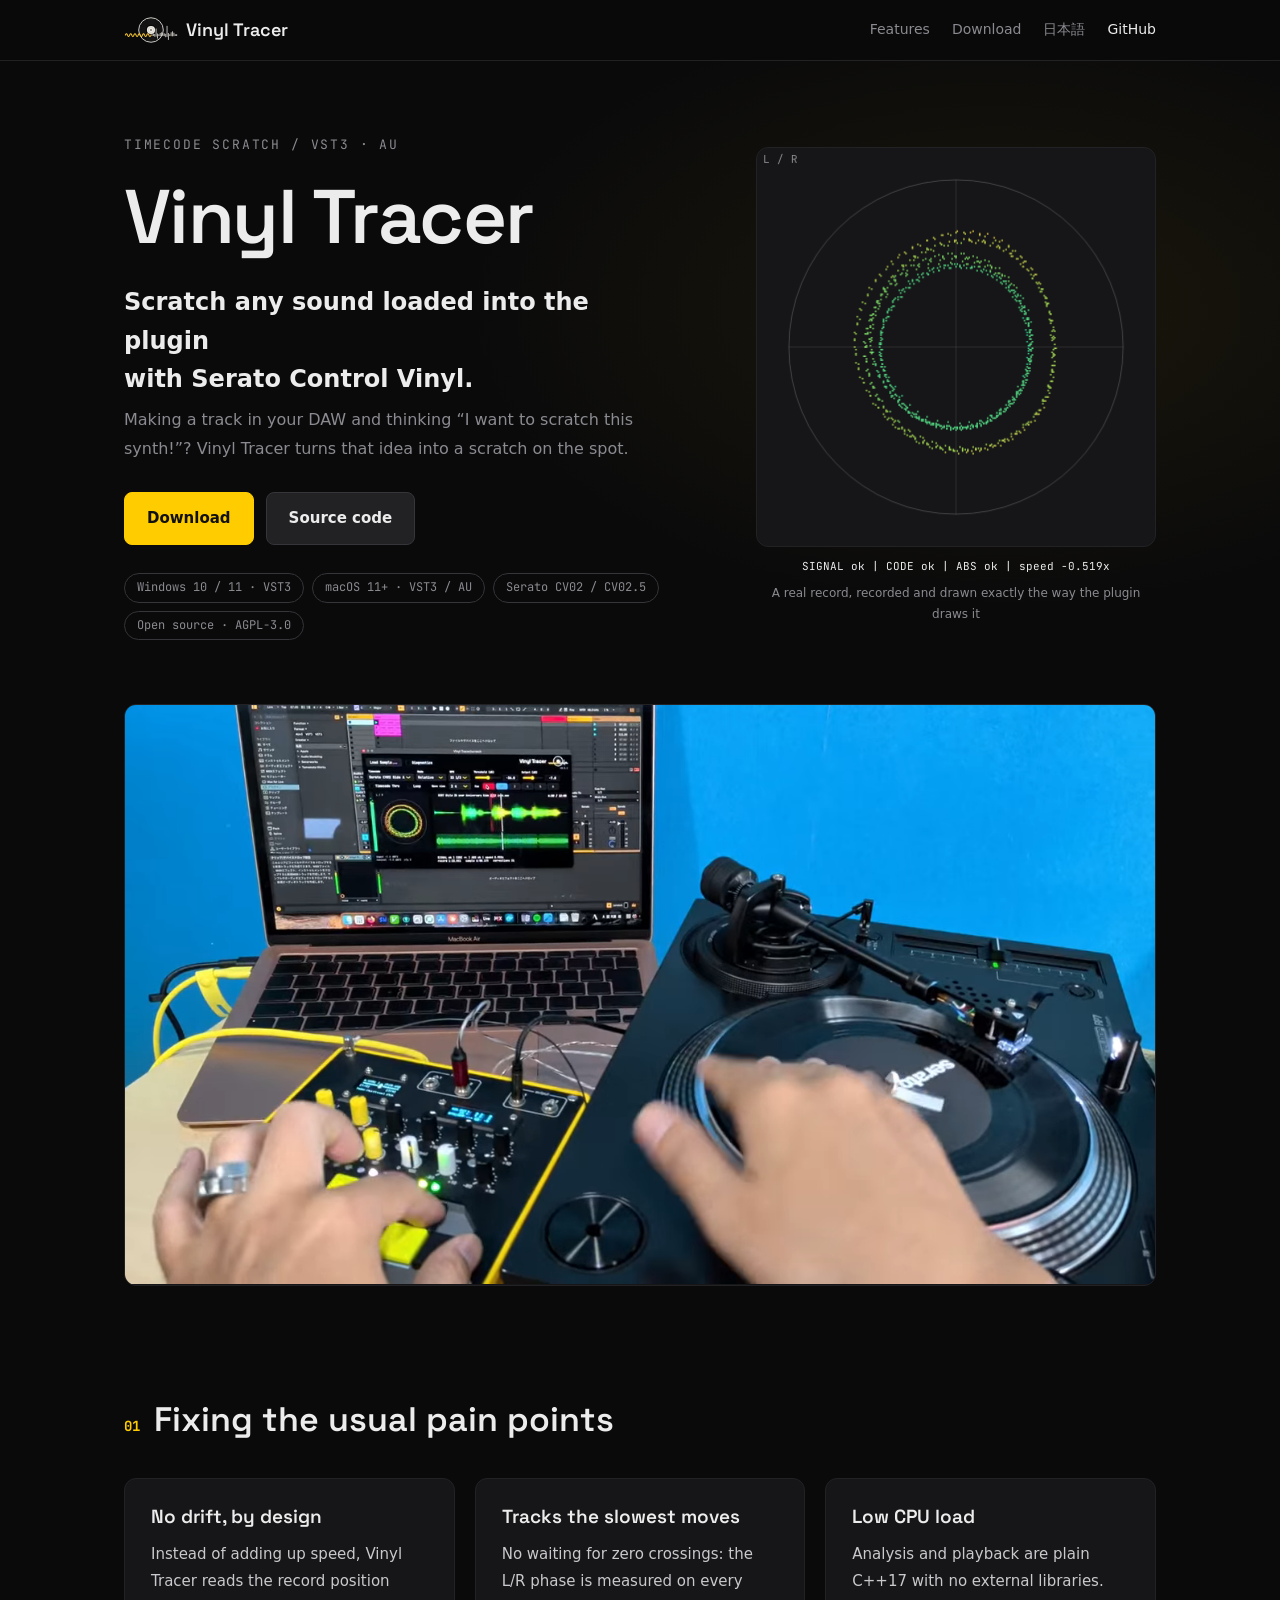
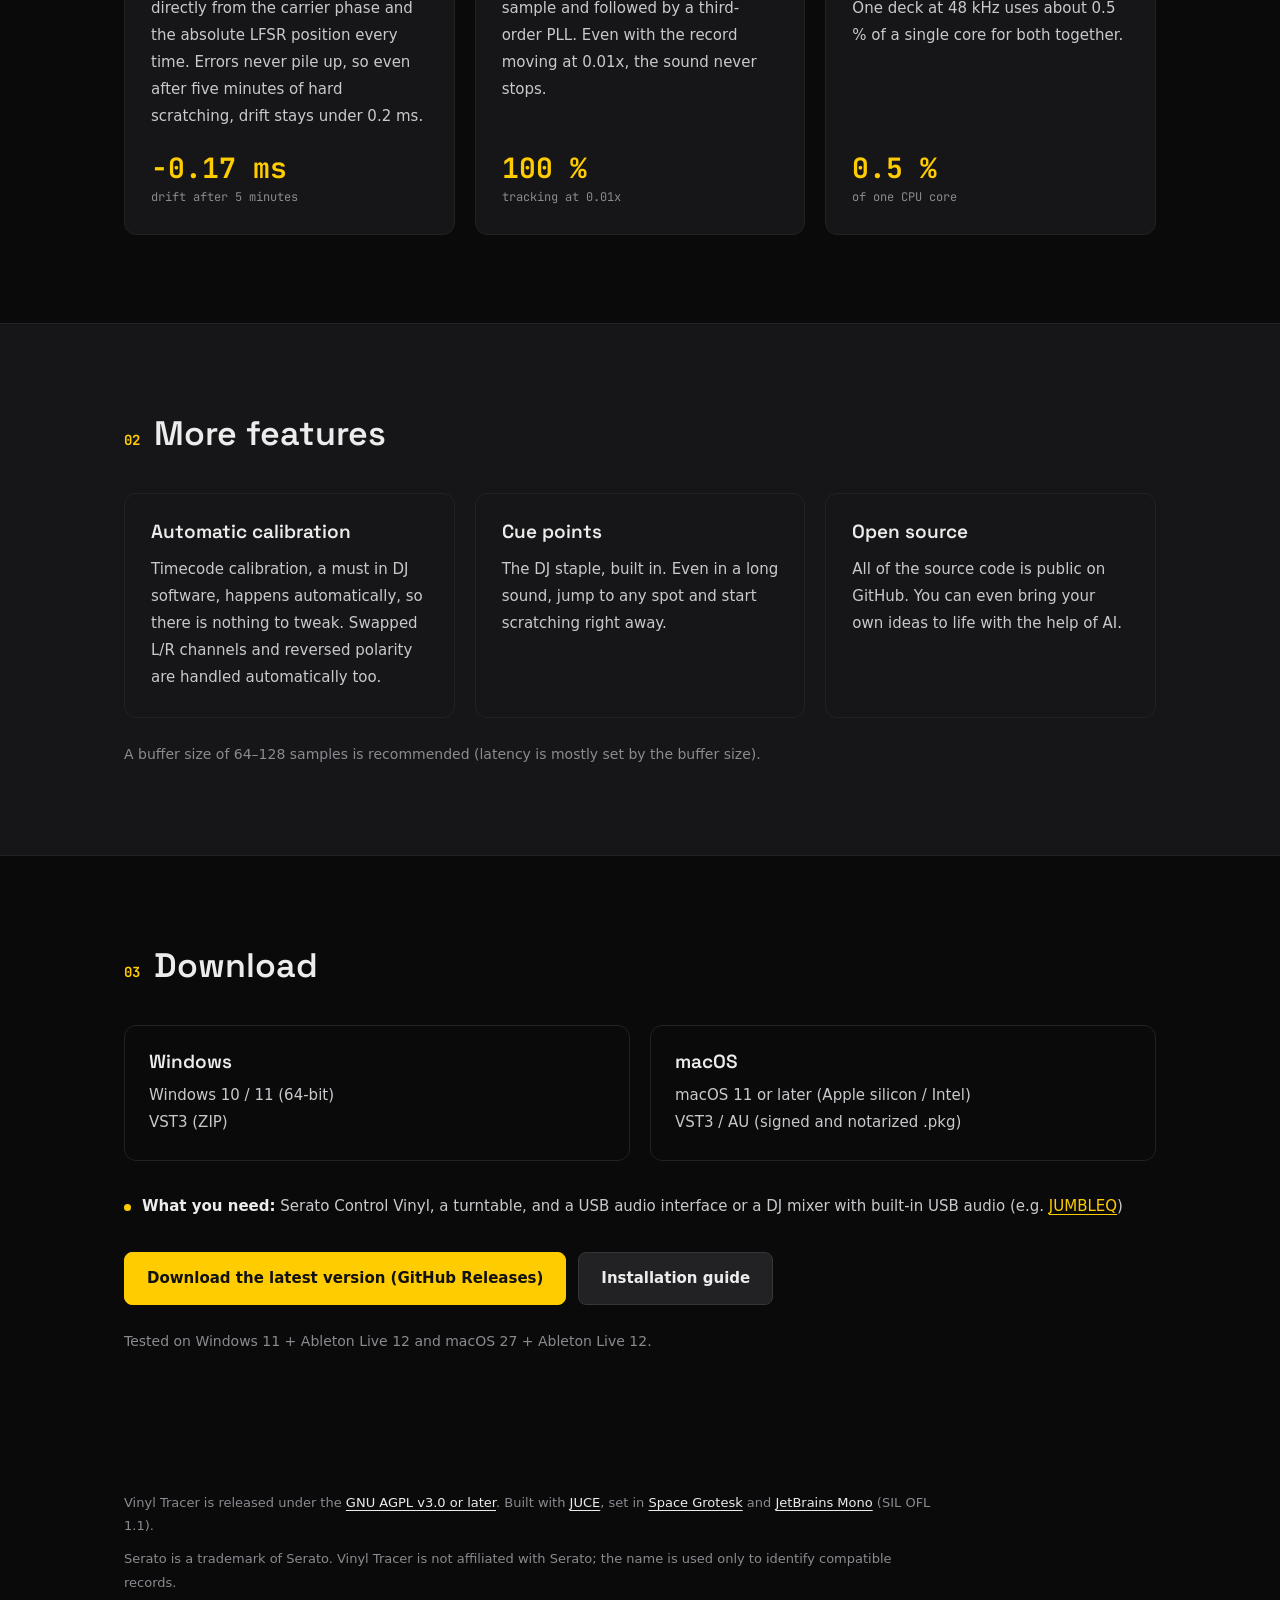
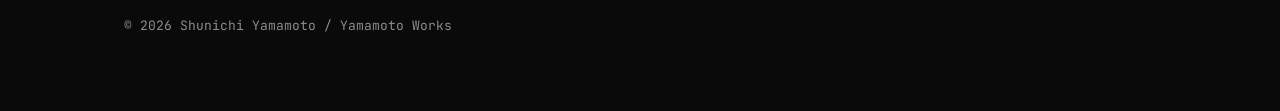
==== site/index.html @ 1281f33e "紹介サイトのスクショを演奏動画のループに差し替える - 音なし・自動再生・ループの動画（WebM / MP4）とポスター画像を追加 - 動きを減らす設定では、動画を再生せず静止画を表示する  Co-A" ====
<!doctype html>
<html lang="en">
<head>
<meta charset="utf-8">
<meta name="viewport" content="width=device-width, initial-scale=1">
<title>Vinyl Tracer</title>
<meta name="description" content="A VST3 / AU plugin for scratching any sound loaded into it with Serato Control Vinyl (CV02 / CV02.5).">
<meta property="og:title" content="Vinyl Tracer">
<meta property="og:description" content="Scratch any sound loaded into the plugin with Serato Control Vinyl. VST3 / AU for Windows and macOS.">
<meta property="og:type" content="website">
<meta name="theme-color" content="#0a0a0b">
<link rel="icon" href="assets/vinyl-tracer-favicon.svg" type="image/svg+xml">
<link rel="alternate" hreflang="ja" href="https://vinyl-tracer.jumbleq.io/ja/">
<link rel="alternate" hreflang="en" href="https://vinyl-tracer.jumbleq.io/">
<link rel="alternate" hreflang="x-default" href="https://vinyl-tracer.jumbleq.io/">
<link rel="stylesheet" href="style.css">
</head>
<body>

<header class="nav">
  <div class="wrap nav-inner">
    <a class="brand" href="#top"><img src="assets/vinyl-tracer-mark-dark.svg" alt="" width="54" height="34">Vinyl Tracer</a>
    <nav>
      <a href="#features">Features</a>
      <a href="#download">Download</a>
      <a href="ja/" class="lang" lang="ja" hreflang="ja">日本語</a>
      <a href="https://github.com/yamamo2shun1/vinyl-tracer" class="gh">GitHub</a>
    </nav>
  </div>
</header>

<main id="top">

<section class="hero">
  <div class="wrap hero-inner">
    <div class="hero-text">
      <p class="eyebrow">TIMECODE SCRATCH / VST3 · AU</p>
      <h1>Vinyl Tracer</h1>
      <p class="lead">Scratch any sound loaded into the plugin<br class="sp-hide"> with Serato Control Vinyl.</p>
      <p class="sub">Making a track in your DAW and thinking “I want to scratch this synth!”? Vinyl Tracer turns that idea into a scratch on the spot.</p>
      <div class="cta">
        <a class="btn primary" href="https://github.com/yamamo2shun1/vinyl-tracer/releases/latest">Download</a>
        <a class="btn" href="https://github.com/yamamo2shun1/vinyl-tracer">Source code</a>
      </div>
      <ul class="tags">
        <li>Windows 10 / 11 · VST3</li>
        <li>macOS 11+ · VST3 / AU</li>
        <li>Serato CV02 / CV02.5</li>
        <li>Open source · AGPL-3.0</li>
      </ul>
    </div>
    <figure class="scope">
      <canvas id="scope" width="360" height="360" aria-hidden="true"></canvas>
      <div class="scope-status" id="scope-status" aria-hidden="true">SIGNAL -- | CODE -- | ABS -- | speed 0.000x</div>
      <figcaption>A real record, recorded and drawn exactly the way the plugin draws it</figcaption>
    </figure>
  </div>
</section>

<section class="shot">
  <div class="wrap">
    <figure>
      <video id="demo" autoplay muted loop playsinline preload="auto" poster="assets/demo-poster.jpg" aria-label="Scratching with Serato Control Vinyl while Vinyl Tracer follows the record in Ableton Live.">
        <source src="assets/demo.webm" type="video/webm">
        <source src="assets/demo.mp4" type="video/mp4">
      </video>
    </figure>
  </div>
</section>

<section id="features" class="section">
  <div class="wrap">
    <h2><span class="num">01</span>Fixing the usual pain points</h2>
    <div class="cards">
      <article class="card">
        <h3>No drift, by design</h3>
        <p>Instead of adding up speed, Vinyl Tracer reads the record position directly from the carrier phase and the absolute LFSR position every time. Errors never pile up, so even after five minutes of hard scratching, drift stays under 0.2 ms.</p>
        <p class="metric"><b>−0.17 ms</b> drift after 5 minutes</p>
      </article>
      <article class="card">
        <h3>Tracks the slowest moves</h3>
        <p>No waiting for zero crossings: the L/R phase is measured on every sample and followed by a third-order PLL. Even with the record moving at 0.01x, the sound never stops.</p>
        <p class="metric"><b>100 %</b> tracking at 0.01x</p>
      </article>
      <article class="card">
        <h3>Low CPU load</h3>
        <p>Analysis and playback are plain C++17 with no external libraries. One deck at 48 kHz uses about 0.5 % of a single core for both together.</p>
        <p class="metric"><b>0.5 %</b> of one CPU core</p>
      </article>
    </div>
  </div>
</section>

<section id="more" class="section alt">
  <div class="wrap">
    <h2><span class="num">02</span>More features</h2>
    <div class="cards">
      <article class="card">
        <h3>Automatic calibration</h3>
        <p>Timecode calibration, a must in DJ software, happens automatically, so there is nothing to tweak. Swapped L/R channels and reversed polarity are handled automatically too.</p>
      </article>
      <article class="card">
        <h3>Cue points</h3>
        <p>The DJ staple, built in. Even in a long sound, jump to any spot and start scratching right away.</p>
      </article>
      <article class="card">
        <h3>Open source</h3>
        <p>All of the source code is public on GitHub. You can even bring your own ideas to life with the help of AI.</p>
      </article>
    </div>
    <p class="note">A buffer size of 64–128 samples is recommended (latency is mostly set by the buffer size).</p>
  </div>
</section>

<section id="download" class="section">
  <div class="wrap">
    <h2><span class="num">03</span>Download</h2>
    <div class="dl">
      <div class="dl-item">
        <h3>Windows</h3>
        <p>Windows 10 / 11 (64-bit)<br>VST3 (ZIP)</p>
      </div>
      <div class="dl-item">
        <h3>macOS</h3>
        <p>macOS 11 or later (Apple silicon / Intel)<br>VST3 / AU (signed and notarized .pkg)</p>
      </div>
    </div>
    <p class="req"><b>What you need:</b> Serato Control Vinyl, a turntable, and a USB audio interface or a DJ mixer with built-in USB audio (e.g. <a href="https://jumbleq.io/">JUMBLEQ</a>)</p>
    <div class="cta">
      <a class="btn primary" href="https://github.com/yamamo2shun1/vinyl-tracer/releases/latest">Download the latest version (GitHub Releases)</a>
      <a class="btn" href="https://github.com/yamamo2shun1/vinyl-tracer/blob/main/INSTALL.md">Installation guide</a>
    </div>
    <p class="note">Tested on Windows 11 + Ableton Live 12 and macOS 27 + Ableton Live 12.</p>
  </div>
</section>

</main>

<footer class="footer">
  <div class="wrap">
    <p>Vinyl Tracer is released under the <a href="https://github.com/yamamo2shun1/vinyl-tracer/blob/main/LICENSE.md">GNU AGPL v3.0 or later</a>. Built with <a href="https://juce.com/">JUCE</a>, set in <a href="https://github.com/floriankarsten/space-grotesk">Space Grotesk</a> and <a href="https://github.com/JetBrains/JetBrainsMono">JetBrains Mono</a> (SIL OFL 1.1).</p>
    <p>Serato is a trademark of Serato. Vinyl Tracer is not affiliated with Serato; the name is used only to identify compatible records.</p>
    <p class="copy">© 2026 Shunichi Yamamoto / Yamamoto Works</p>
  </div>
</footer>

<script>
  // Respect "reduce motion": keep the demo video on its poster frame.
  if (window.matchMedia("(prefers-reduced-motion: reduce)").matches) {
    const v = document.getElementById("demo");
    if (v) { v.removeAttribute("autoplay"); v.pause(); }
  }
</script>
<script src="scope.js"></script>
</body>
</html>
---- site/style.css ----
@font-face { font-family: "Space Grotesk"; src: url("assets/fonts/SpaceGrotesk-SemiBold.ttf") format("truetype"); font-weight: 600; font-display: swap; }
@font-face { font-family: "JetBrains Mono"; src: url("assets/fonts/JetBrainsMono-Regular.ttf") format("truetype"); font-weight: 400; font-display: swap; }
@font-face { font-family: "JetBrains Mono"; src: url("assets/fonts/JetBrainsMono-Bold.ttf") format("truetype"); font-weight: 700; font-display: swap; }

/* Colours follow the plugin editor (plugin/PluginEditor.cpp). */
:root {
  --bg: #0a0a0b;
  --panel: #161618;
  --raised: #222225;
  --outline: #35353a;
  --accent: #ffcc00;
  --text: #ececec;
  --dim: #8a8a90;
  --ok: #3ddc97;
  --head: "Space Grotesk", "Hiragino Sans", "Yu Gothic UI", "Noto Sans JP", sans-serif;
  --body: "Hiragino Sans", "Hiragino Kaku Gothic ProN", "Yu Gothic UI", "Meiryo", "Noto Sans JP", system-ui, sans-serif;
  --mono: "JetBrains Mono", ui-monospace, "SFMono-Regular", Consolas, monospace;
}

* { box-sizing: border-box; }
html { scroll-behavior: smooth; scroll-padding-top: 72px; }
body { margin: 0; background: var(--bg); color: var(--text); font-family: var(--body); font-size: 16px; line-height: 1.8; -webkit-font-smoothing: antialiased; }
a { color: var(--accent); text-underline-offset: 3px; }
code { font-family: var(--mono); font-size: .88em; background: var(--raised); border: 1px solid var(--outline); border-radius: 4px; padding: .05em .4em; }
h1, h2, h3 { font-family: var(--head); font-weight: 600; line-height: 1.3; margin: 0; }
img { max-width: 100%; height: auto; }

.wrap { max-width: 1080px; margin: 0 auto; padding: 0 24px; }

/* Nav */
.nav { position: sticky; top: 0; z-index: 10; background: rgba(10,10,11,.85); backdrop-filter: blur(10px); border-bottom: 1px solid var(--raised); }
.nav-inner { display: flex; align-items: center; justify-content: space-between; height: 60px; gap: 16px; }
.brand { display: flex; align-items: center; gap: 8px; color: var(--text); text-decoration: none; font-family: var(--head); font-weight: 600; font-size: 18px; white-space: nowrap; }
.brand img { display: block; }
.nav nav { display: flex; gap: 22px; font-size: 14px; }
.nav nav a { color: var(--dim); text-decoration: none; }
.nav nav a:hover { color: var(--text); }
.nav nav a.gh { color: var(--text); }

/* Hero */
.hero { padding: 72px 0 40px; background: radial-gradient(ellipse 60% 70% at 78% 40%, rgba(255,204,0,.07), transparent 70%); }
.hero-inner { display: grid; grid-template-columns: 1.2fr 1fr; gap: 48px; align-items: center; }
.eyebrow { font-family: var(--mono); font-size: 13px; letter-spacing: .14em; color: var(--dim); margin: 0 0 12px; }
.hero h1 { font-size: clamp(44px, 7vw, 76px); letter-spacing: -.02em; }
.lead { font-size: clamp(19px, 2.4vw, 24px); font-weight: 700; margin: 16px 0 8px; line-height: 1.6; }
.sub { color: var(--dim); margin: 0 0 28px; }
.cta { display: flex; flex-wrap: wrap; gap: 12px; }
.btn { display: inline-block; padding: 12px 22px; border-radius: 8px; border: 1px solid var(--outline); background: var(--raised); color: var(--text); text-decoration: none; font-weight: 700; font-size: 15px; transition: border-color .15s, transform .15s; }
.btn:hover { border-color: var(--dim); transform: translateY(-1px); }
.btn.primary { background: var(--accent); border-color: var(--accent); color: #111; }
.btn.primary:hover { border-color: #fff; }
.tags { list-style: none; display: flex; flex-wrap: wrap; gap: 8px; padding: 0; margin: 28px 0 0; }
.tags li { font-family: var(--mono); font-size: 12px; color: var(--dim); border: 1px solid var(--outline); border-radius: 999px; padding: 3px 12px; }

.scope { margin: 0; max-width: 400px; justify-self: end; width: 100%; }
.scope canvas { display: block; width: 100%; aspect-ratio: 1; background: var(--panel); border: 1px solid var(--raised); border-radius: 12px; }
.scope-status { font-family: var(--mono); font-size: 11px; color: var(--text); padding-top: 10px; text-align: center; white-space: pre; font-variant-numeric: tabular-nums; }
.scope figcaption { font-size: 12px; color: var(--dim); text-align: center; margin-top: 6px; }

/* Screenshot */
.shot { padding: 24px 0 24px; }
.shot figure { margin: 0; border: 1px solid var(--raised); border-radius: 12px; overflow: hidden; background: var(--panel); }
.shot img, .shot video { display: block; width: 100%; height: auto; aspect-ratio: 16 / 9; }

/* Sections */
.section { padding: 88px 0; }
.section.alt { background: var(--panel); border-top: 1px solid var(--raised); border-bottom: 1px solid var(--raised); }
.section h2 { font-size: clamp(24px, 3.2vw, 34px); margin-bottom: 36px; display: flex; gap: 14px; align-items: baseline; }
.num { font-family: var(--mono); font-size: 14px; color: var(--accent); font-weight: 700; flex: none; }
.note { color: var(--dim); font-size: 14px; margin: 24px 0 0; }

.cards { display: grid; grid-template-columns: repeat(3, 1fr); gap: 20px; }
.card { background: var(--panel); border: 1px solid var(--raised); border-radius: 12px; padding: 26px; display: flex; flex-direction: column; }
.card h3 { font-size: 19px; margin-bottom: 12px; }
.card p { margin: 0; color: #c9c9cd; font-size: 15px; }
.card .metric { margin-top: auto; padding-top: 20px; font-family: var(--mono); font-size: 12px; color: var(--dim); }
.metric b { display: block; font-size: 28px; color: var(--accent); font-weight: 700; line-height: 1.3; }




.dl { display: grid; grid-template-columns: repeat(2, 1fr); gap: 20px; margin-bottom: 32px; }
.dl-item { background: var(--bg); border: 1px solid var(--raised); border-radius: 12px; padding: 24px; }
.dl-item h3 { font-size: 19px; margin-bottom: 8px; }
.dl-item p { margin: 0; color: #c9c9cd; font-size: 15px; }
.req { position: relative; padding-left: 18px; margin: 0 0 32px; color: #c9c9cd; font-size: 15px; }
.req::before { content: ""; position: absolute; left: 0; top: .72em; width: 7px; height: 7px; border-radius: 50%; background: var(--accent); }
.req b { color: var(--text); }

.footer { padding: 48px 0 64px; color: var(--dim); font-size: 13px; }
.footer p { margin: 0 0 10px; max-width: 820px; }
.footer a { color: var(--text); }
.copy { font-family: var(--mono); margin-top: 20px !important; }

@media (max-width: 900px) {
  .hero-inner { grid-template-columns: 1fr; }
  .scope { justify-self: center; max-width: 340px; }
  .cards, .dl { grid-template-columns: 1fr; }
}
@media (max-width: 640px) {
  .wrap { padding: 0 16px; }
  .nav nav a:not(.gh):not(.lang) { display: none; }
  .hero { padding: 48px 0 24px; }
  .section { padding: 64px 0; }
  .sp-hide { display: none; }
}
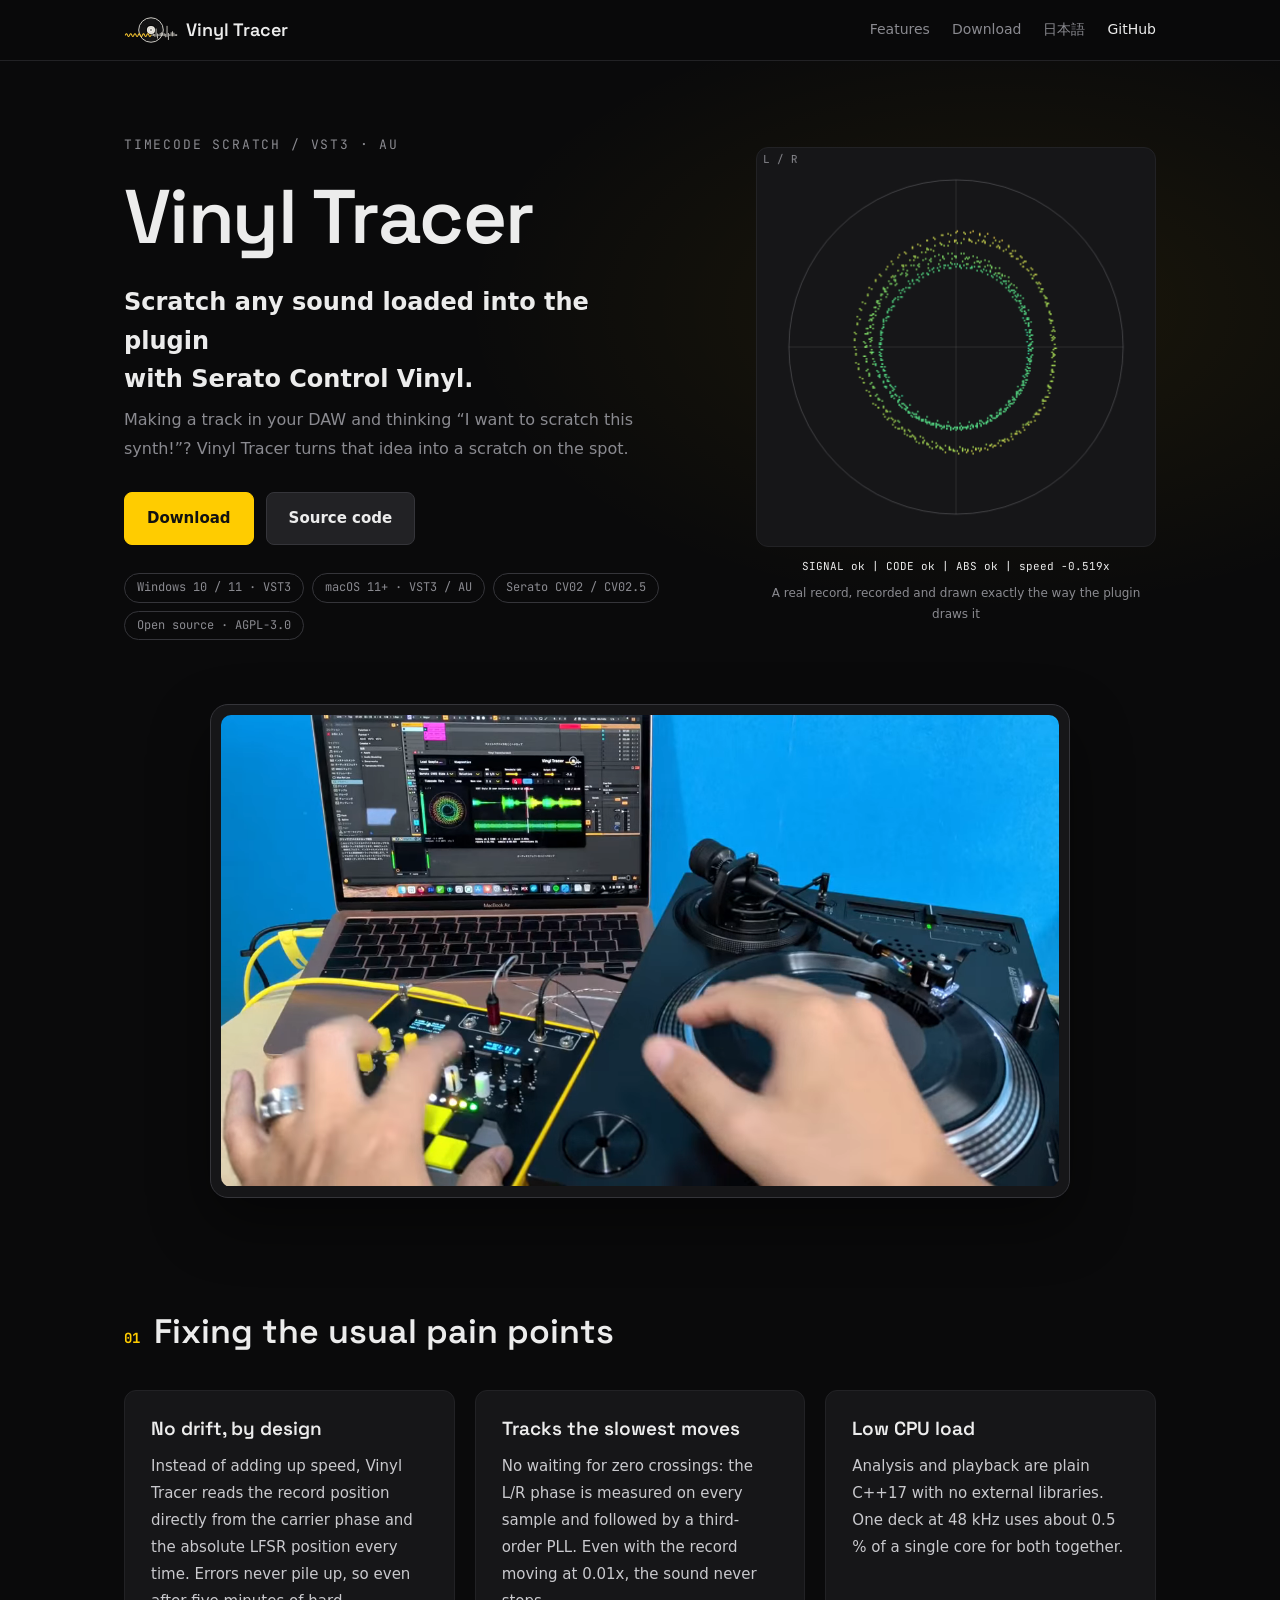
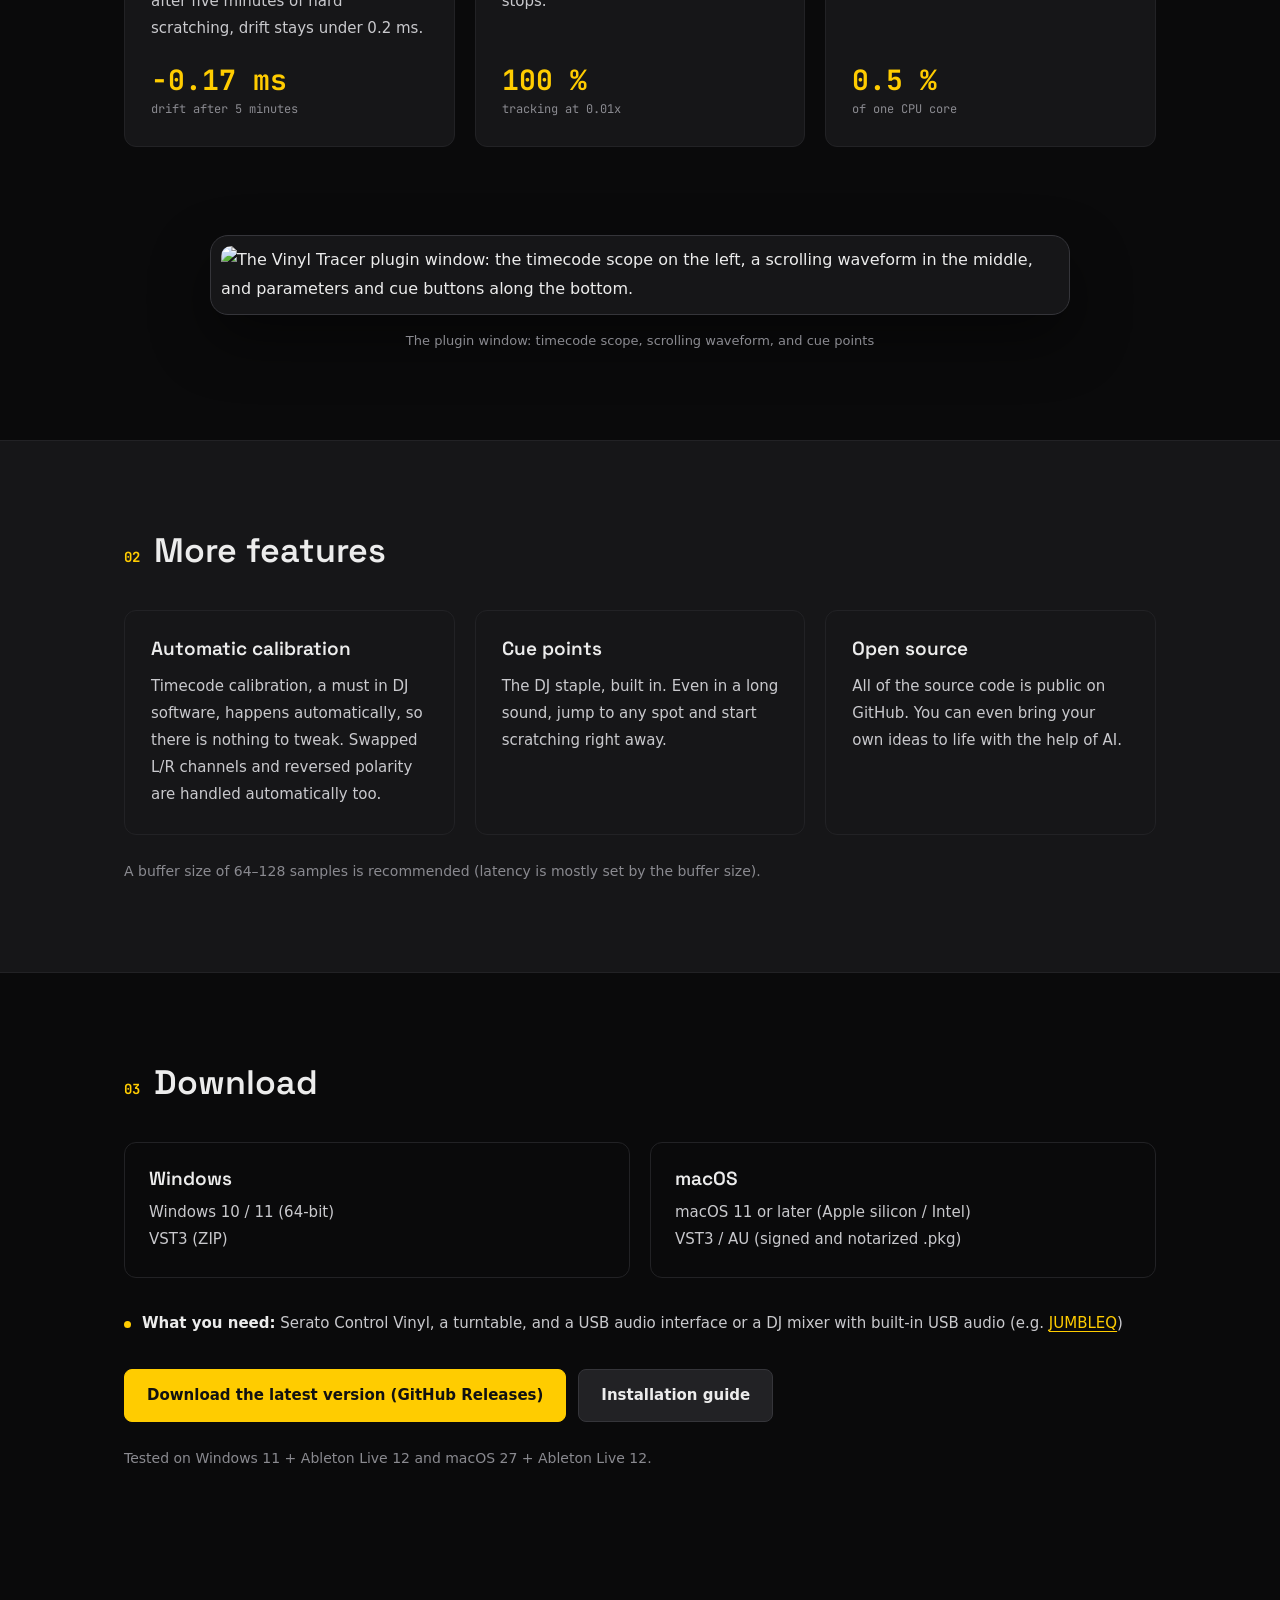
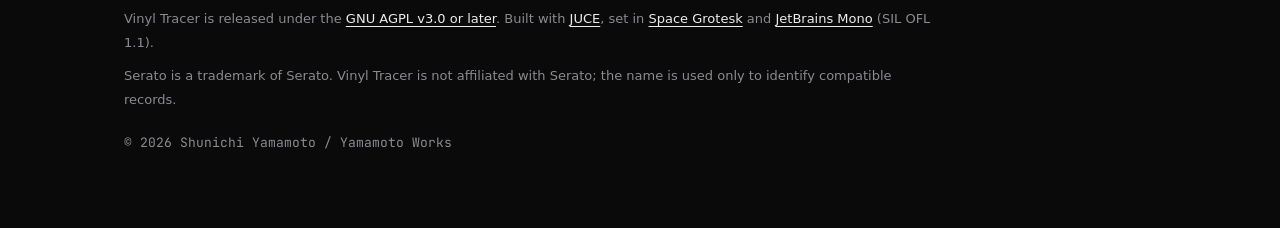
==== commit 90e4061a: "紹介サイトの 01 と 02 の間にプラグイン画面のスクショを追加する Co-Authored-By: Claude Opus 5.5 <noreply@anthropic.com>" ====
--- a/site/index.html
+++ b/site/index.html
@@ -91,6 +91,15 @@
   </div>
 </section>
 
+<section class="shot ui-shot">
+  <div class="wrap">
+    <figure>
+      <img src="https://github.com/user-attachments/assets/64bdb228-0261-4450-9cb5-51c13218a4b4" alt="The Vinyl Tracer plugin window: the timecode scope on the left, a scrolling waveform in the middle, and parameters and cue buttons along the bottom." loading="lazy">
+    </figure>
+    <p class="shot-caption">The plugin window: timecode scope, scrolling waveform, and cue points</p>
+  </div>
+</section>
+
 <section id="more" class="section alt">
   <div class="wrap">
     <h2><span class="num">02</span>More features</h2>
--- a/site/style.css
+++ b/site/style.css
@@ -59,8 +59,11 @@
 
 /* Screenshot */
 .shot { padding: 24px 0 24px; }
-.shot figure { margin: 0; border: 1px solid var(--raised); border-radius: 12px; overflow: hidden; background: var(--panel); }
-.shot img, .shot video { display: block; width: 100%; height: auto; aspect-ratio: 16 / 9; }
+.shot figure { max-width: 860px; margin: 0 auto; padding: 10px; border: 1px solid var(--outline); border-radius: 18px; background: var(--panel); box-shadow: 0 24px 60px rgba(0, 0, 0, .45); }
+.shot img, .shot video { display: block; width: 100%; height: auto; aspect-ratio: 16 / 9; border-radius: 10px; }
+.shot.ui-shot { padding: 0 0 88px; }
+.ui-shot img { aspect-ratio: auto; }
+.shot-caption { font-size: 13px; color: var(--dim); text-align: center; margin: 14px 0 0; }
 
 /* Sections */
 .section { padding: 88px 0; }
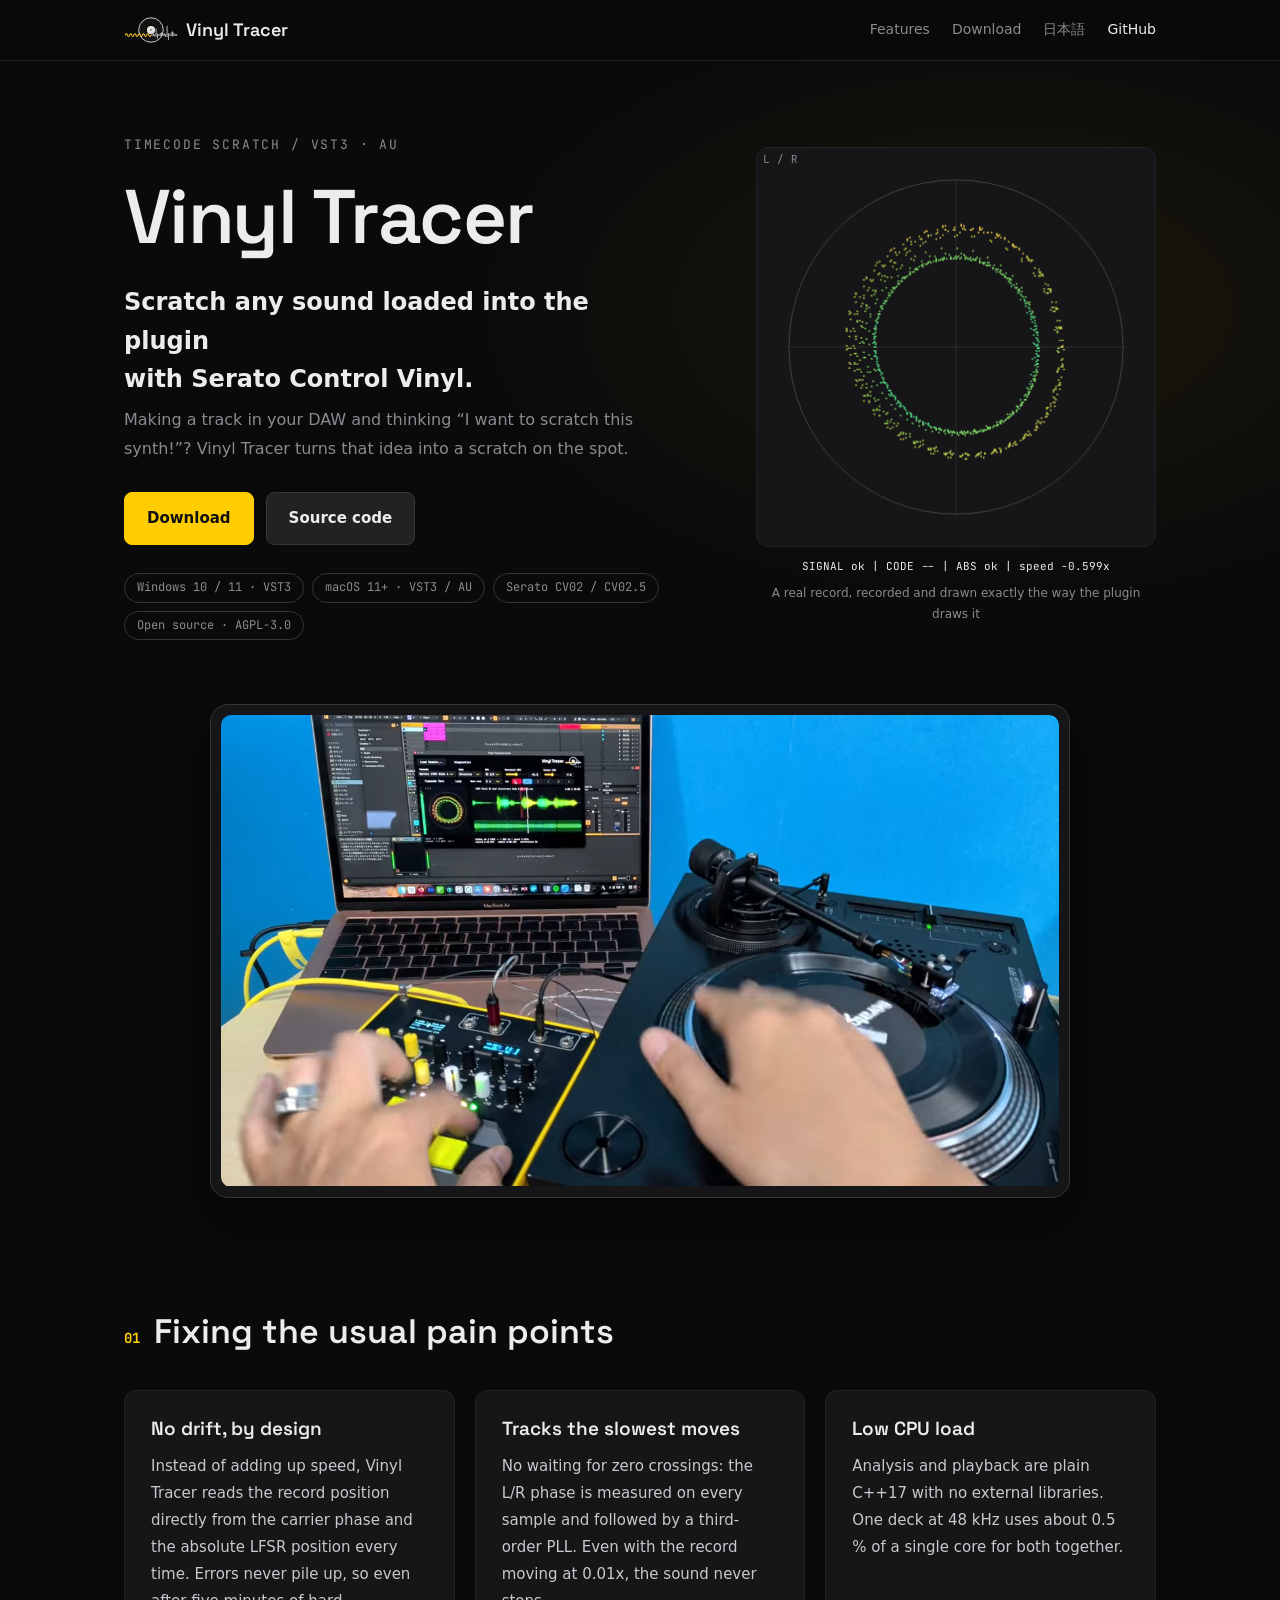
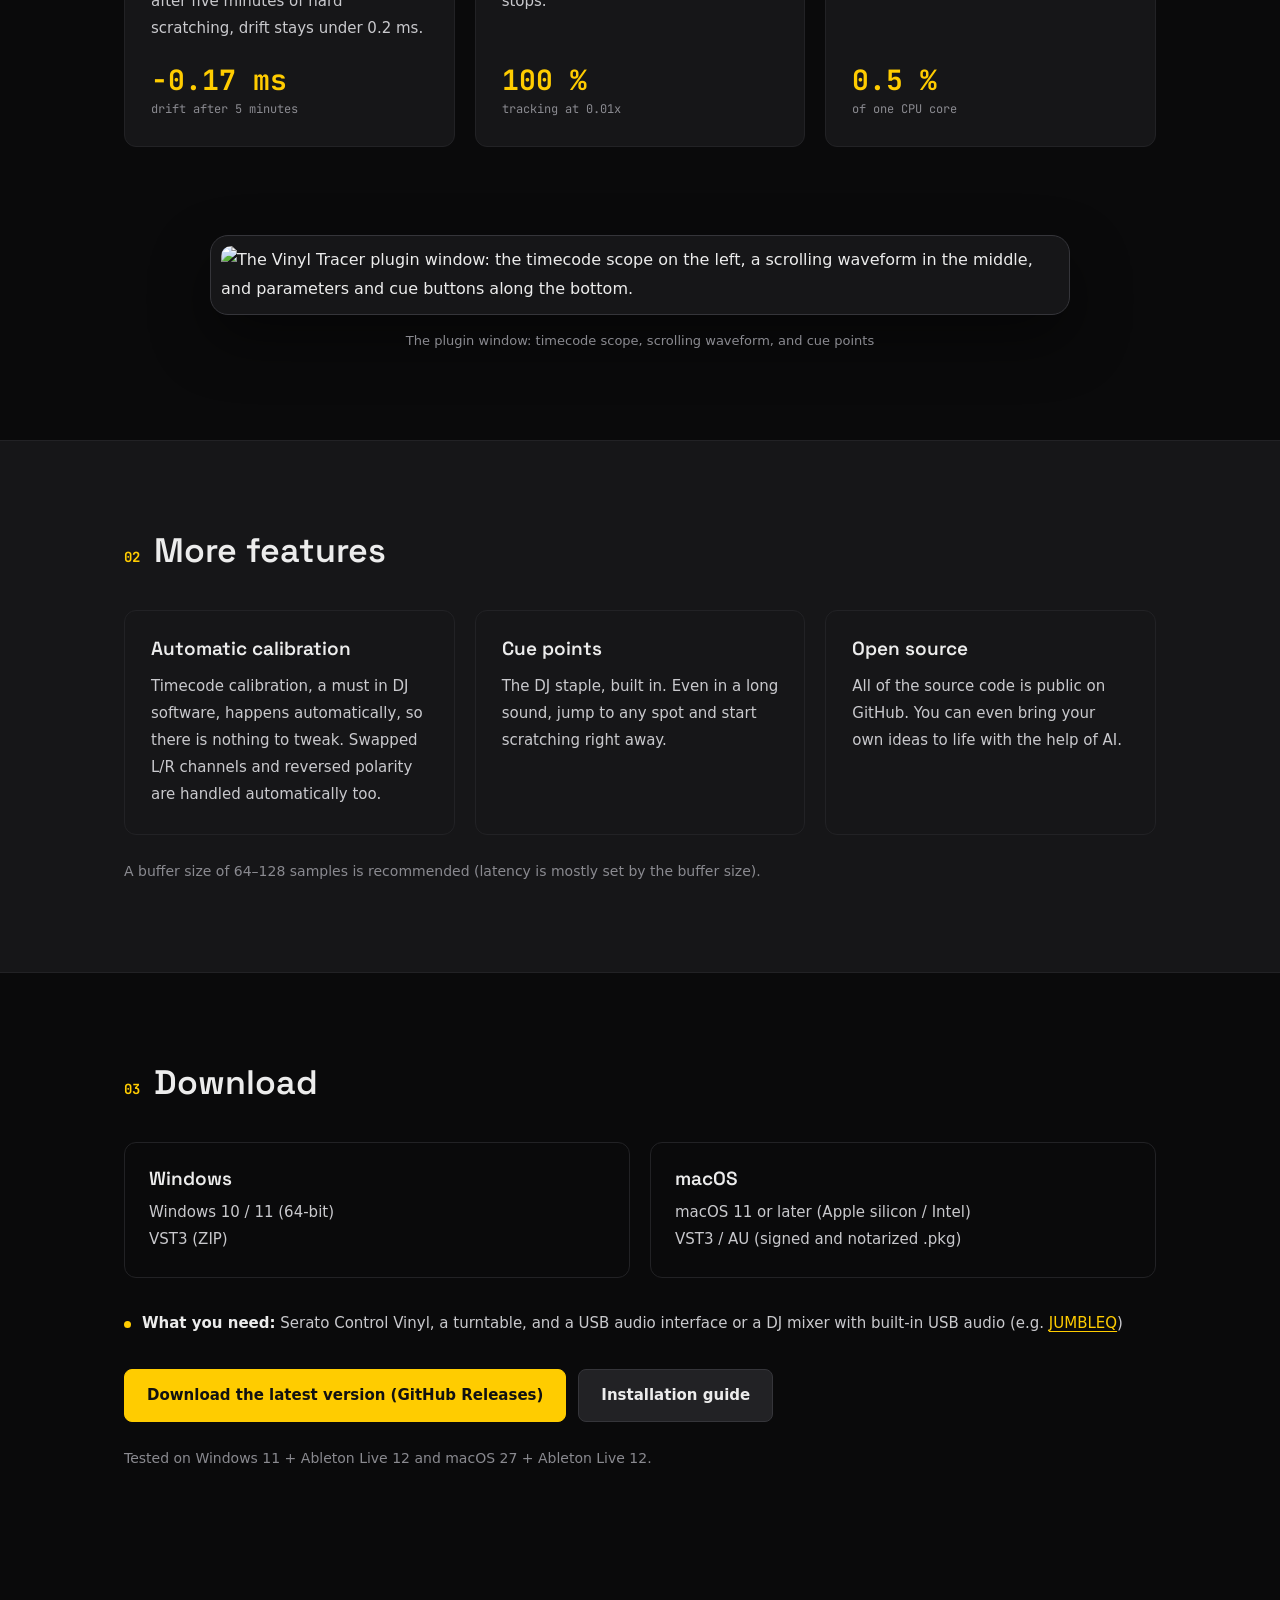
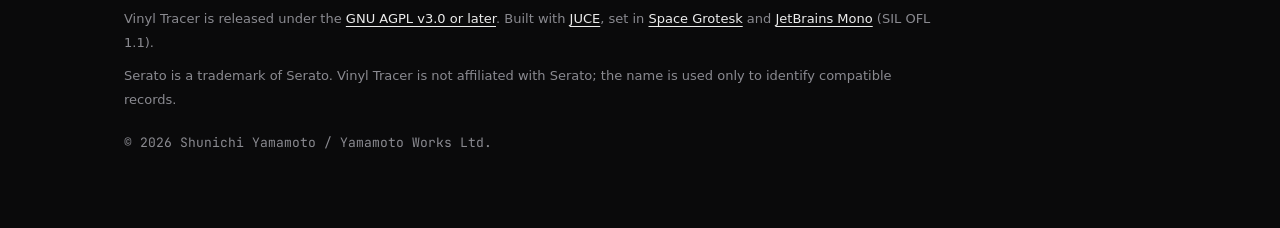
==== commit e5515e0a: "紹介サイトのフッターの社名を Yamamoto Works Ltd. にする Co-Authored-By: Claude Opus 5.5 <noreply@anthropic.com>" ====
--- a/site/index.html
+++ b/site/index.html
@@ -149,7 +149,7 @@
   <div class="wrap">
     <p>Vinyl Tracer is released under the <a href="https://github.com/yamamo2shun1/vinyl-tracer/blob/main/LICENSE.md">GNU AGPL v3.0 or later</a>. Built with <a href="https://juce.com/">JUCE</a>, set in <a href="https://github.com/floriankarsten/space-grotesk">Space Grotesk</a> and <a href="https://github.com/JetBrains/JetBrainsMono">JetBrains Mono</a> (SIL OFL 1.1).</p>
     <p>Serato is a trademark of Serato. Vinyl Tracer is not affiliated with Serato; the name is used only to identify compatible records.</p>
-    <p class="copy">© 2026 Shunichi Yamamoto / Yamamoto Works</p>
+    <p class="copy">© 2026 Shunichi Yamamoto / Yamamoto Works Ltd.</p>
   </div>
 </footer>
 
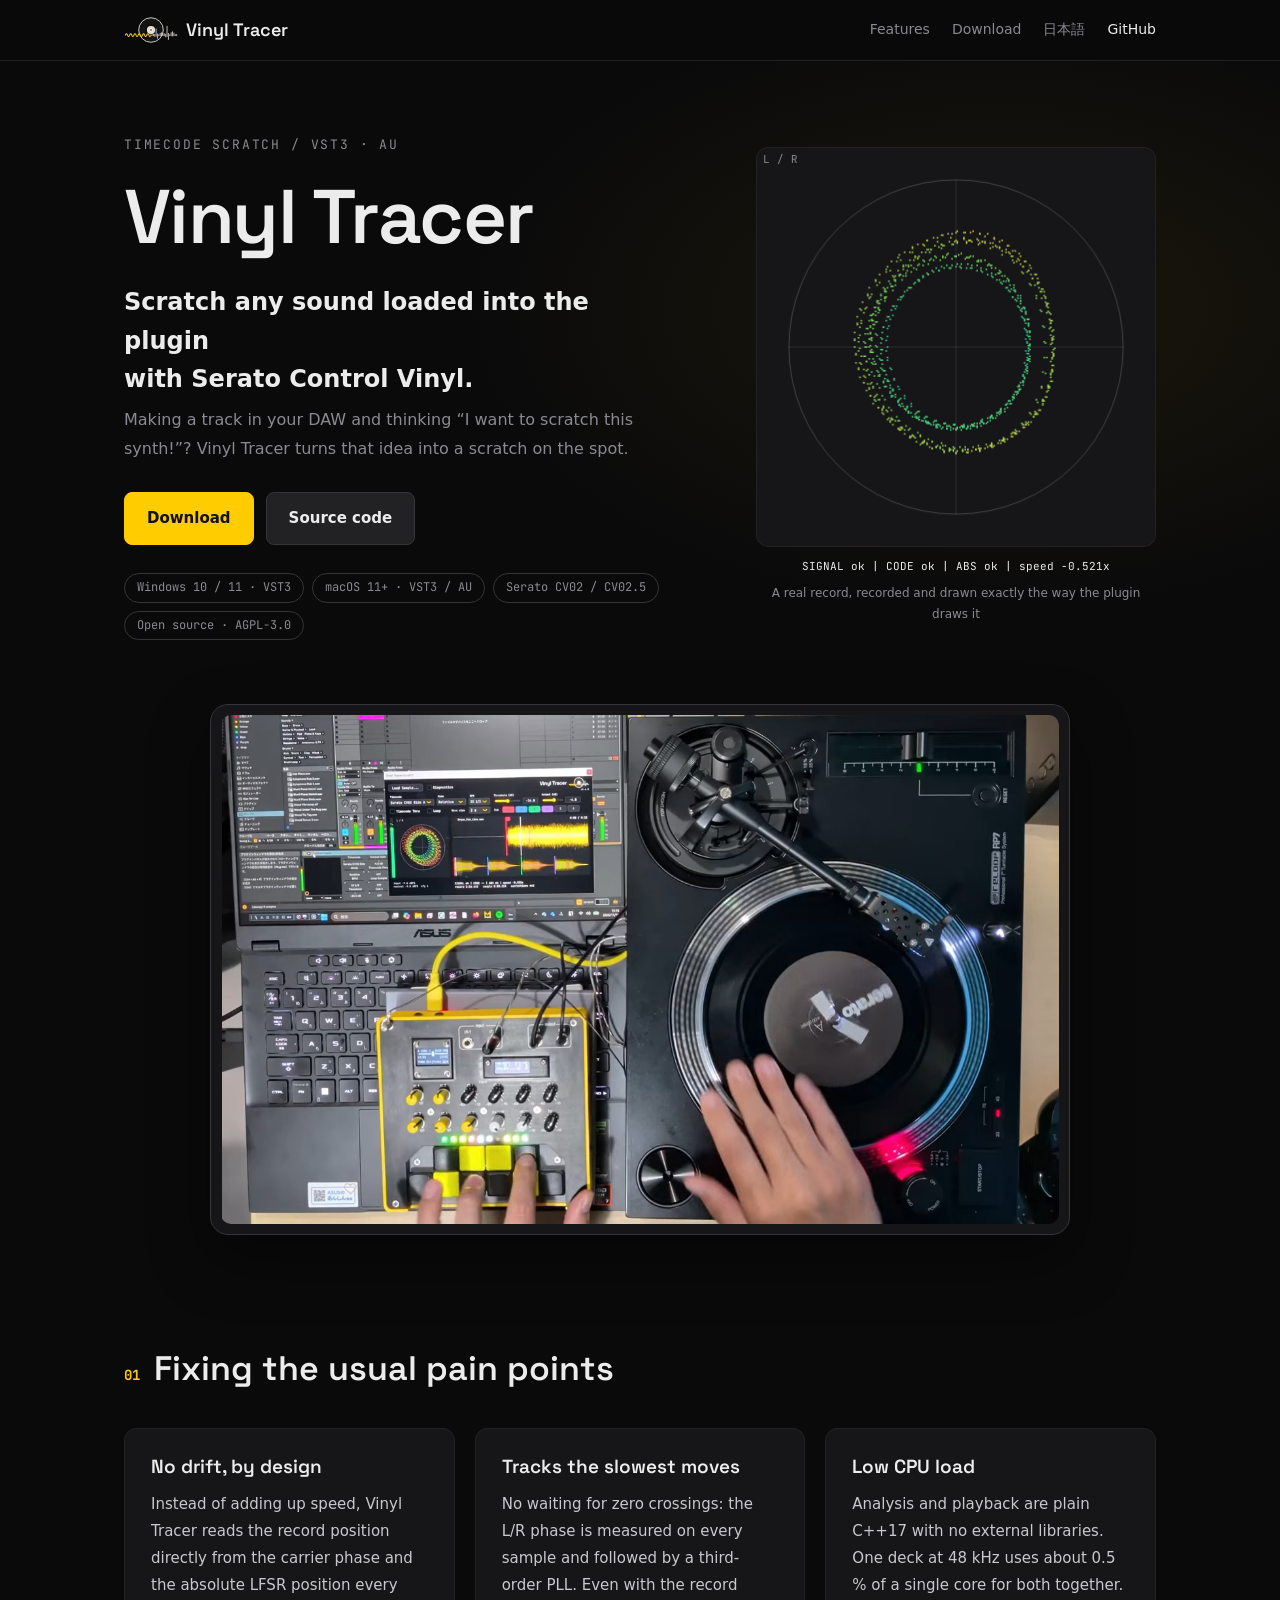
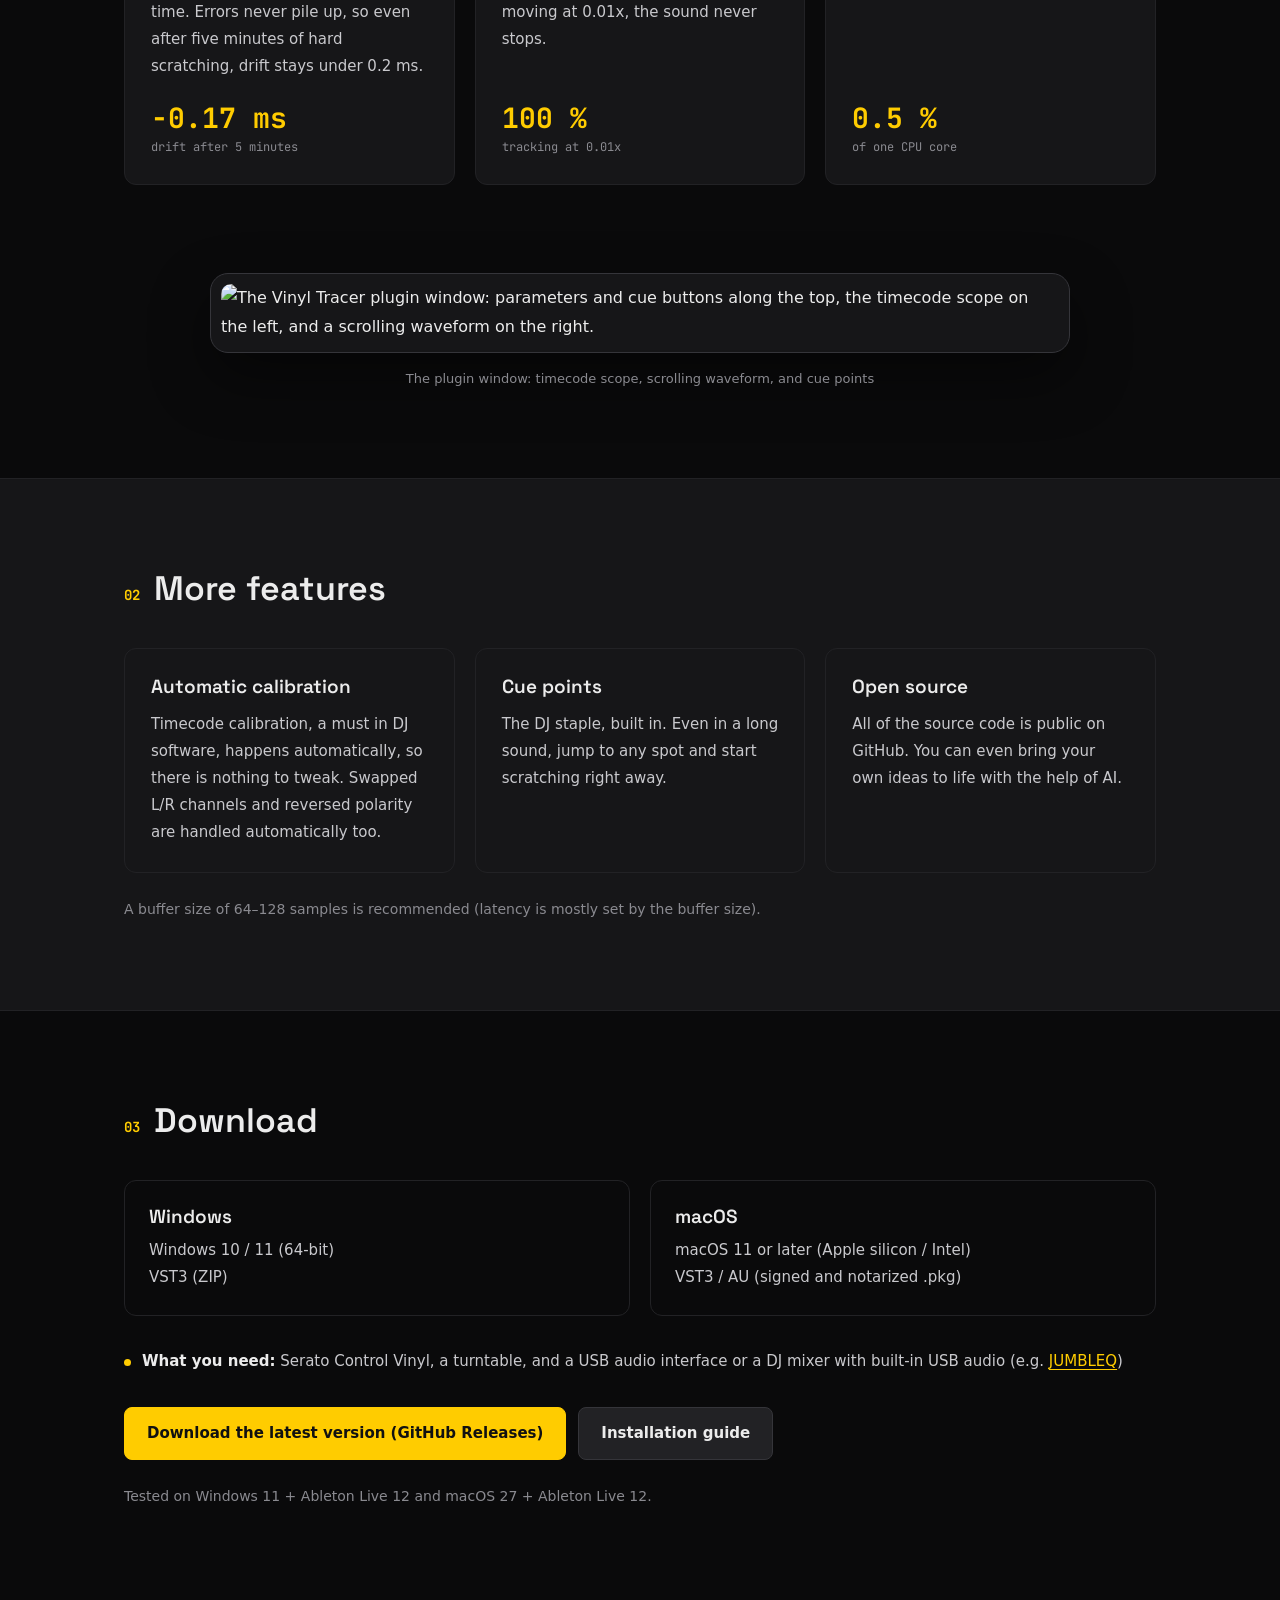
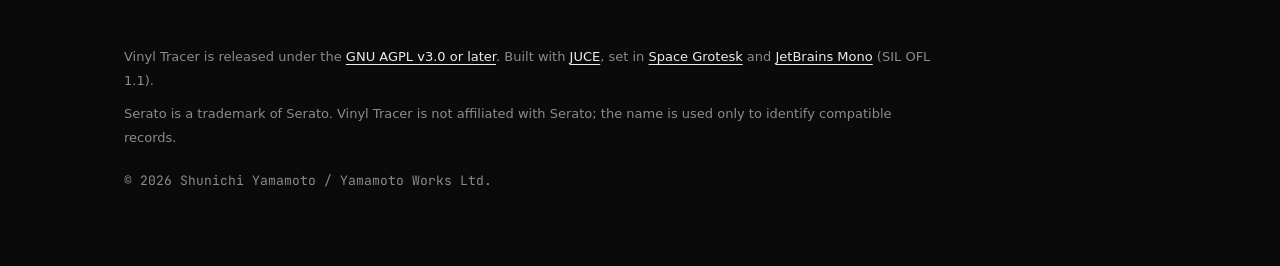
==== commit ae4d742c: "紹介サイトの動画とプラグイン画面のスクショを差し替える 動画は新しいデモの 13 秒目から使い、左端の余白を切る（1280×778）。 スクショは README と同じ v0.6.0 の画面にする。 " ====
--- a/site/index.html
+++ b/site/index.html
@@ -94,7 +94,7 @@
 <section class="shot ui-shot">
   <div class="wrap">
     <figure>
-      <img src="https://github.com/user-attachments/assets/64bdb228-0261-4450-9cb5-51c13218a4b4" alt="The Vinyl Tracer plugin window: the timecode scope on the left, a scrolling waveform in the middle, and parameters and cue buttons along the bottom." loading="lazy">
+      <img src="https://github.com/user-attachments/assets/4b570038-deba-41ea-b35d-149426c8a2f5" alt="The Vinyl Tracer plugin window: parameters and cue buttons along the top, the timecode scope on the left, and a scrolling waveform on the right." loading="lazy">
     </figure>
     <p class="shot-caption">The plugin window: timecode scope, scrolling waveform, and cue points</p>
   </div>
--- a/site/style.css
+++ b/site/style.css
@@ -63,6 +63,7 @@
 .shot img, .shot video { display: block; width: 100%; height: auto; aspect-ratio: 16 / 9; border-radius: 10px; }
 .shot.ui-shot { padding: 0 0 88px; }
 .ui-shot img { aspect-ratio: auto; }
+.shot video { aspect-ratio: 1280 / 778; }
 .shot-caption { font-size: 13px; color: var(--dim); text-align: center; margin: 14px 0 0; }
 
 /* Sections */
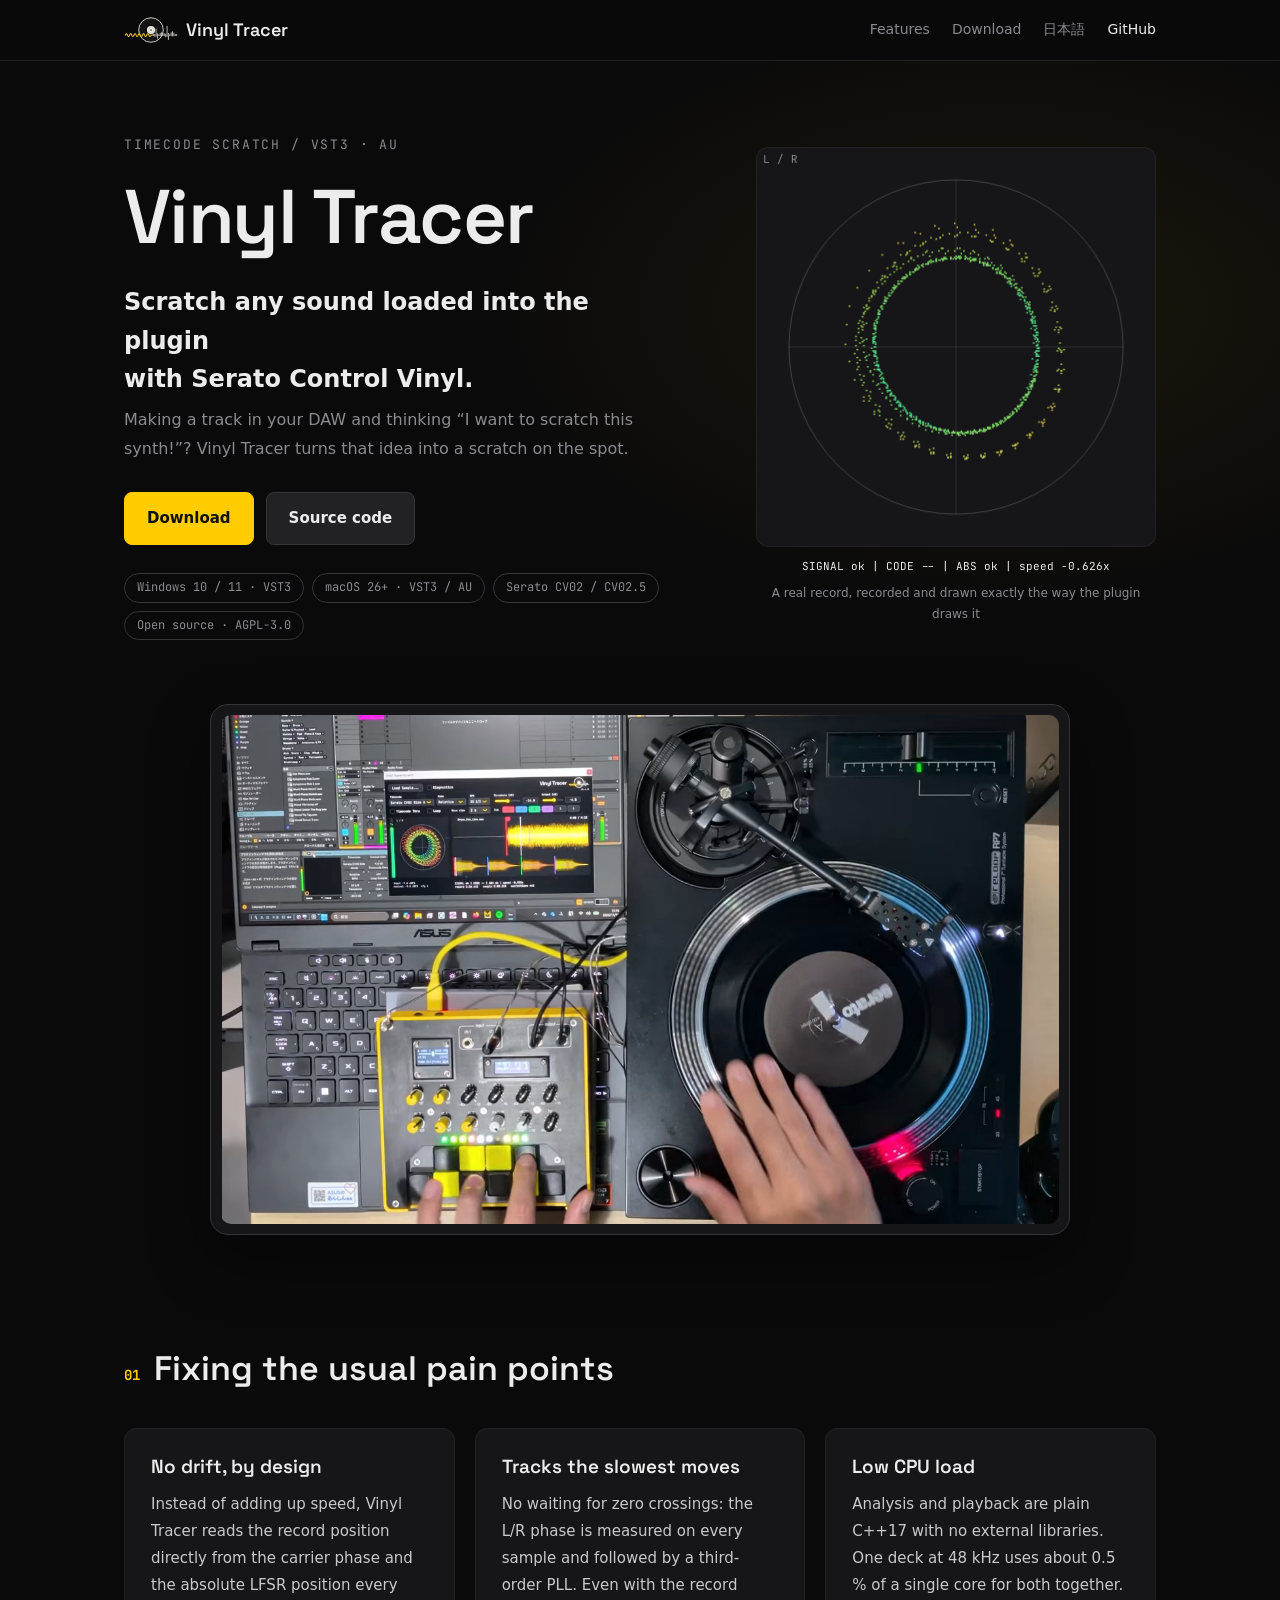
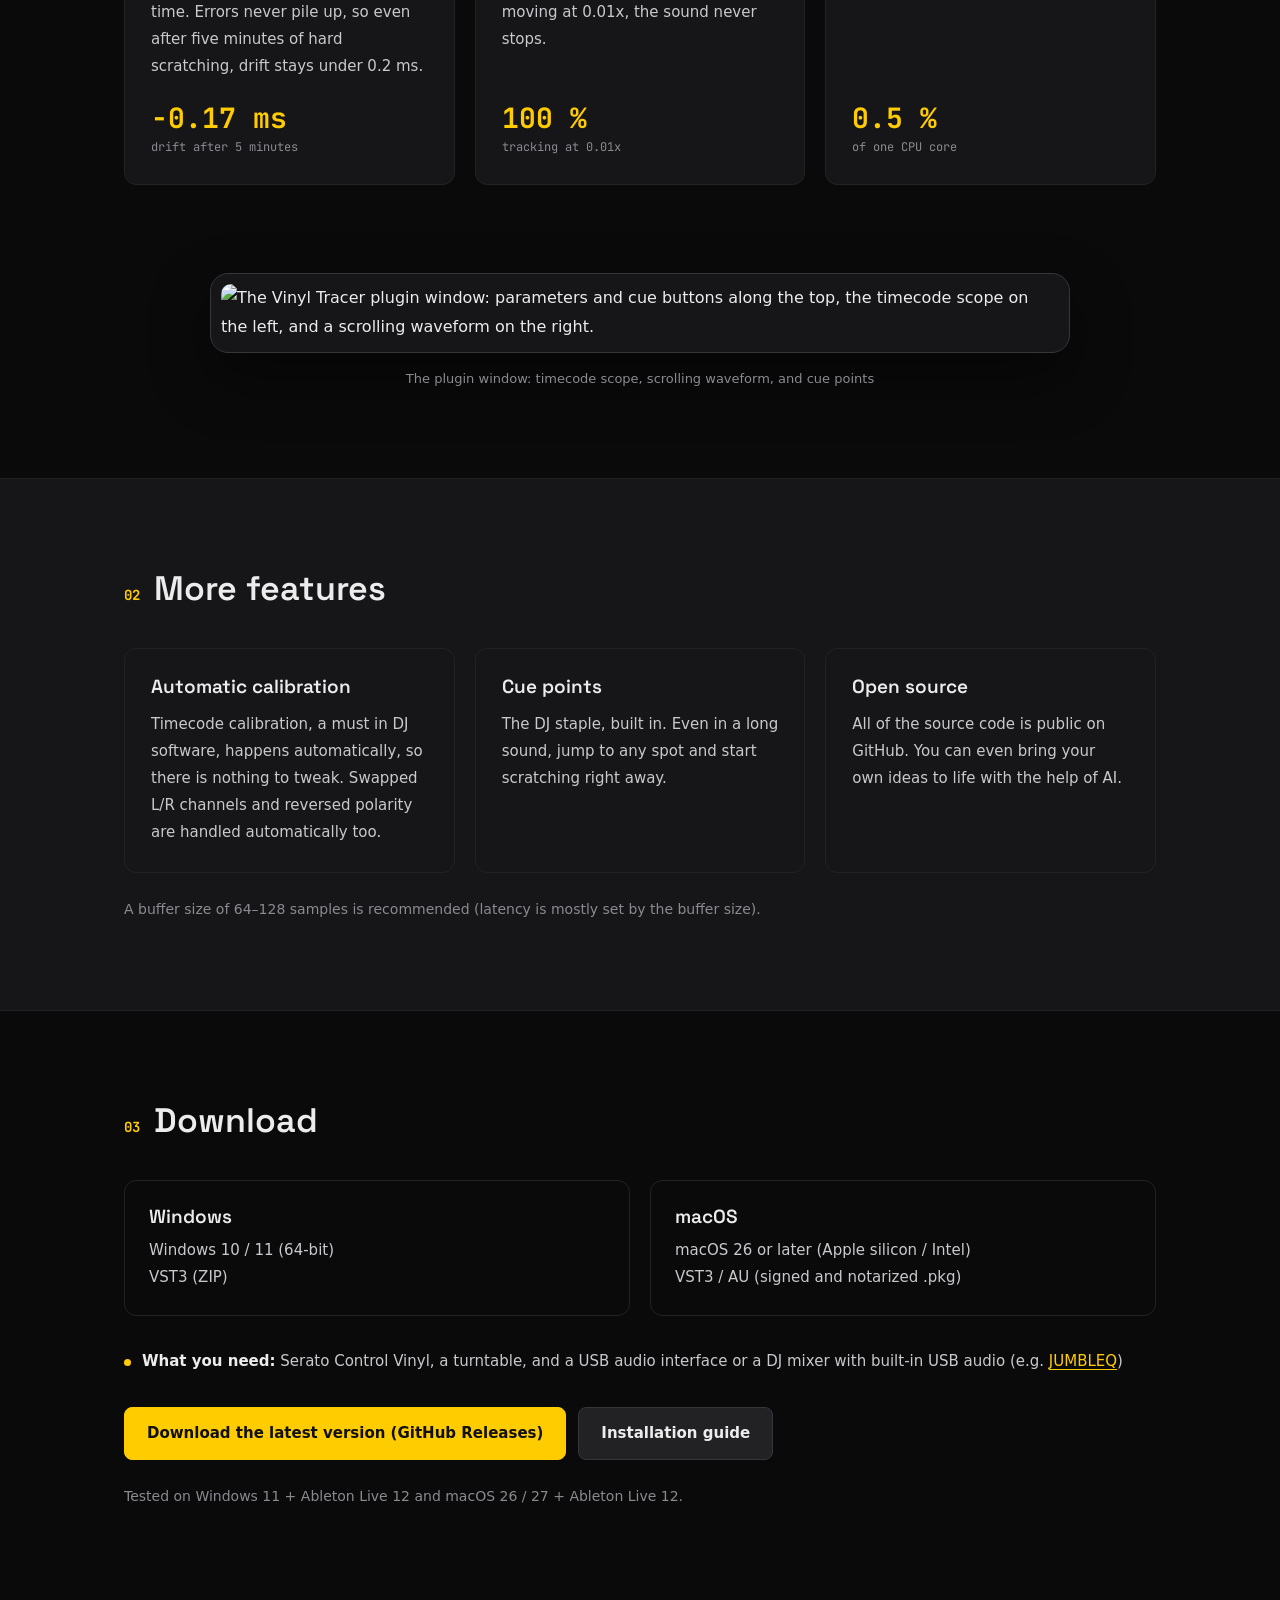
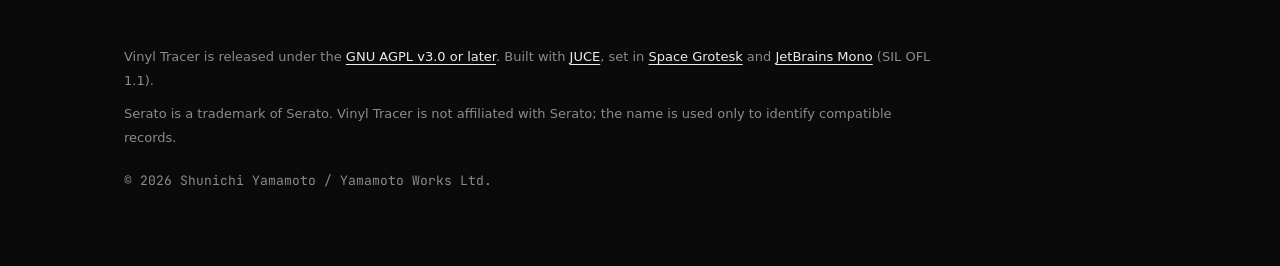
==== commit fa48c2ba: "macOS の対応版の表記を、動作を確認した 26 以降にする 動作確認の記載にも macOS 26 を加える。  Co-Authored-By: Claude Opus 5.5 <noreply@a" ====
--- a/site/index.html
+++ b/site/index.html
@@ -44,7 +44,7 @@
       </div>
       <ul class="tags">
         <li>Windows 10 / 11 · VST3</li>
-        <li>macOS 11+ · VST3 / AU</li>
+        <li>macOS 26+ · VST3 / AU</li>
         <li>Serato CV02 / CV02.5</li>
         <li>Open source · AGPL-3.0</li>
       </ul>
@@ -131,7 +131,7 @@
       </div>
       <div class="dl-item">
         <h3>macOS</h3>
-        <p>macOS 11 or later (Apple silicon / Intel)<br>VST3 / AU (signed and notarized .pkg)</p>
+        <p>macOS 26 or later (Apple silicon / Intel)<br>VST3 / AU (signed and notarized .pkg)</p>
       </div>
     </div>
     <p class="req"><b>What you need:</b> Serato Control Vinyl, a turntable, and a USB audio interface or a DJ mixer with built-in USB audio (e.g. <a href="https://jumbleq.io/">JUMBLEQ</a>)</p>
@@ -139,7 +139,7 @@
       <a class="btn primary" href="https://github.com/yamamo2shun1/vinyl-tracer/releases/latest">Download the latest version (GitHub Releases)</a>
       <a class="btn" href="https://github.com/yamamo2shun1/vinyl-tracer/blob/main/INSTALL.md">Installation guide</a>
     </div>
-    <p class="note">Tested on Windows 11 + Ableton Live 12 and macOS 27 + Ableton Live 12.</p>
+    <p class="note">Tested on Windows 11 + Ableton Live 12 and macOS 26 / 27 + Ableton Live 12.</p>
   </div>
 </section>
 
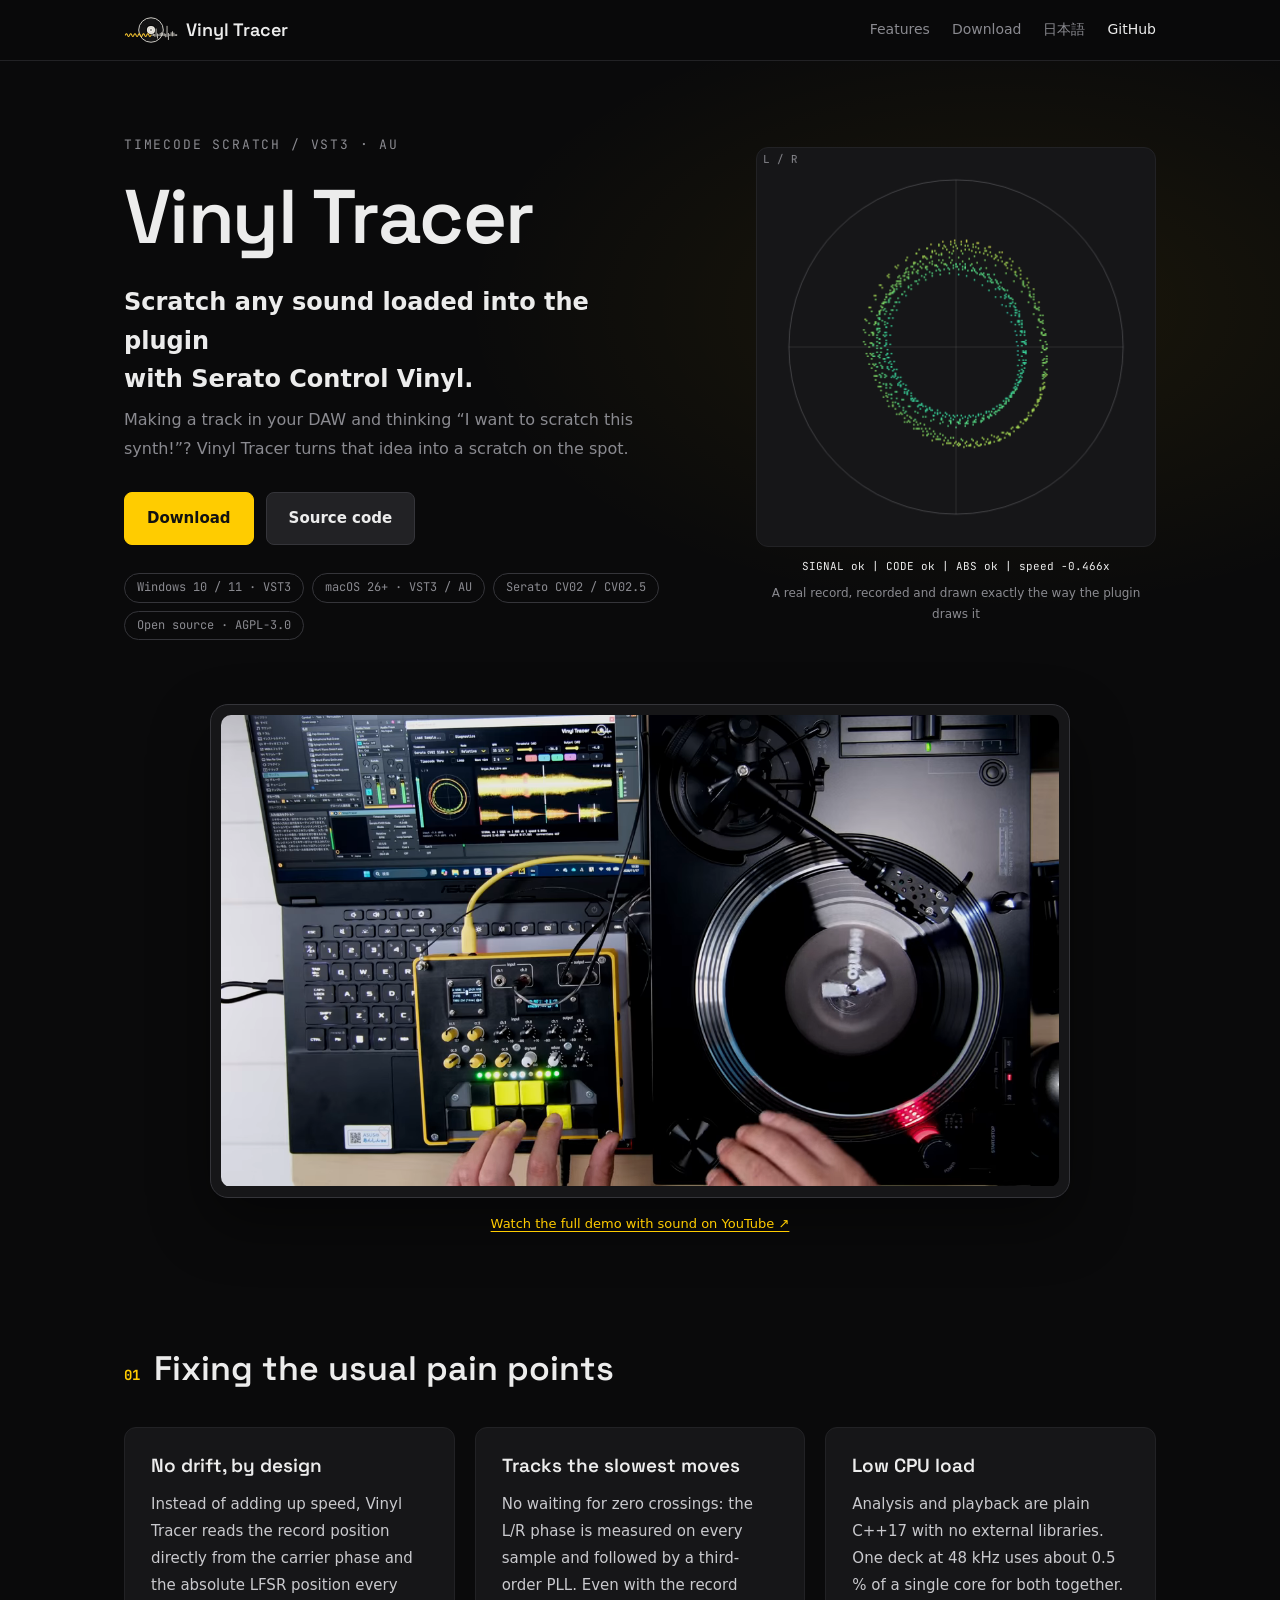
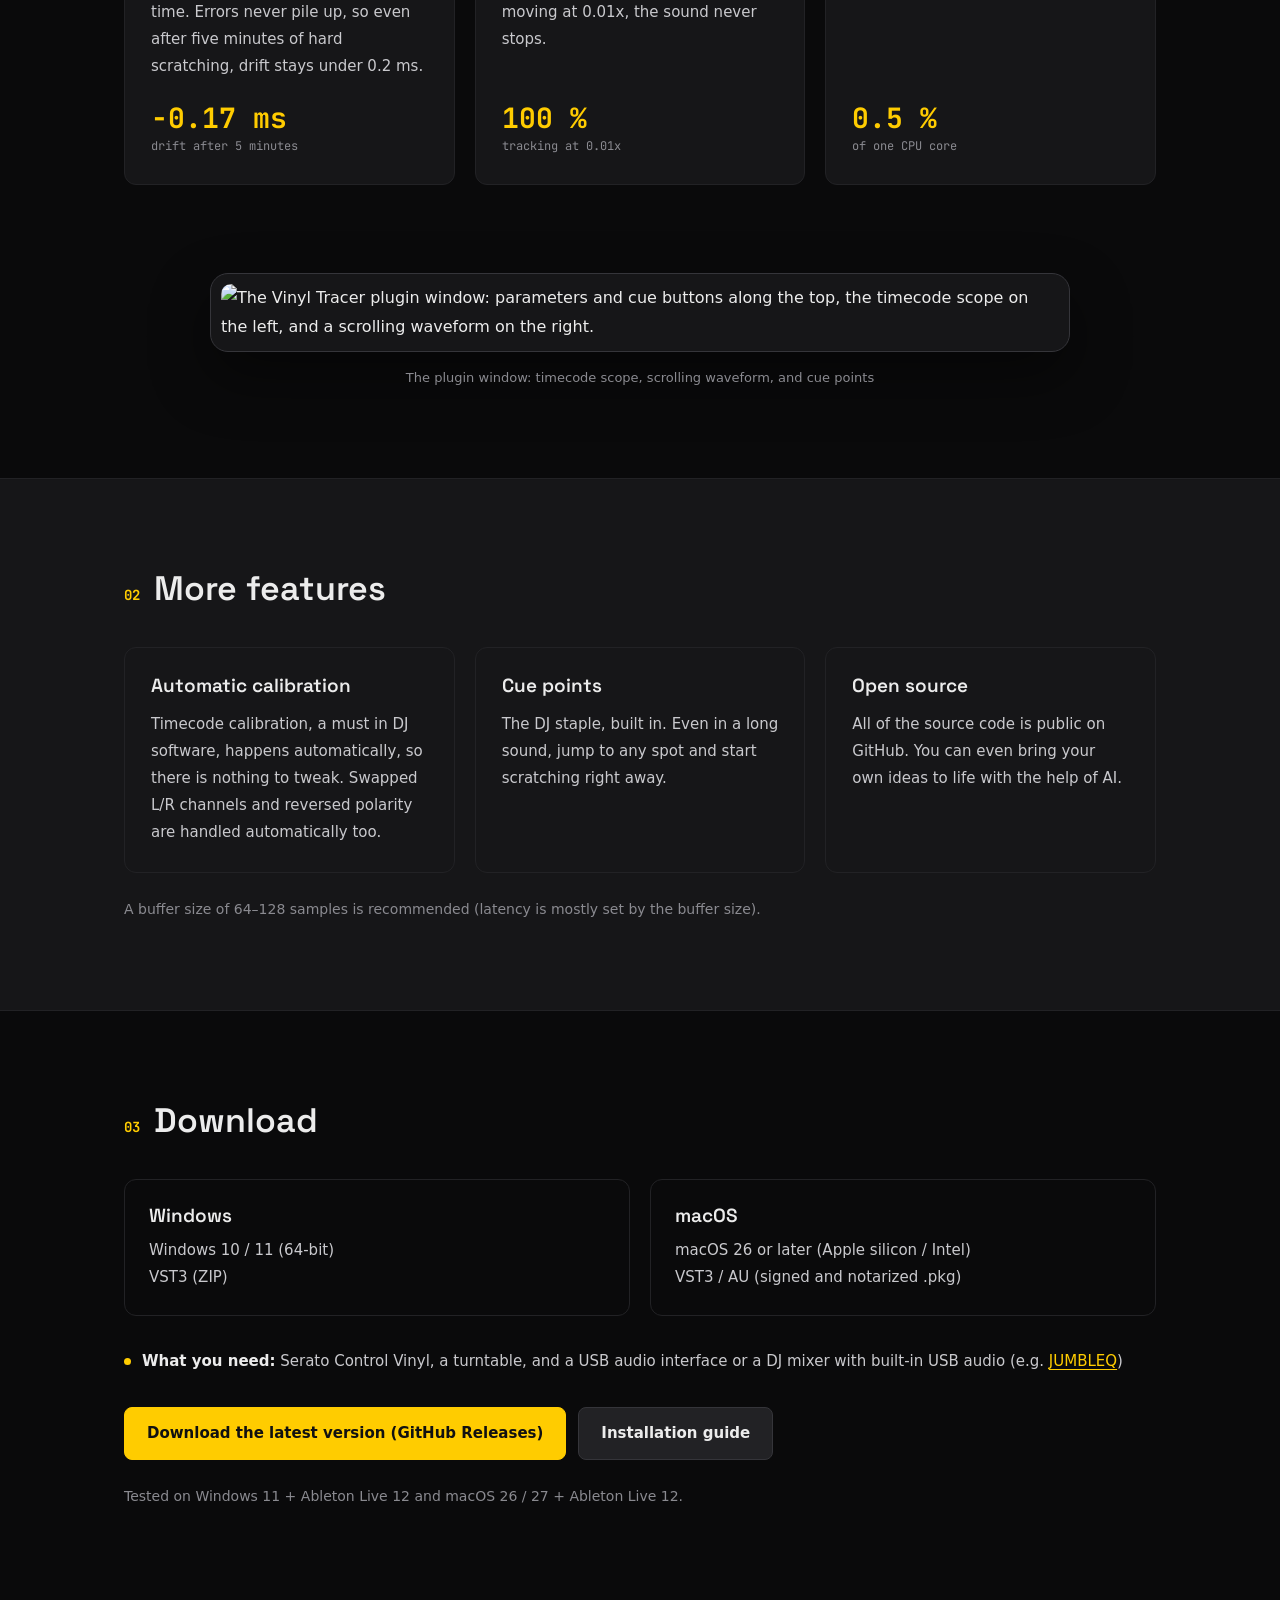
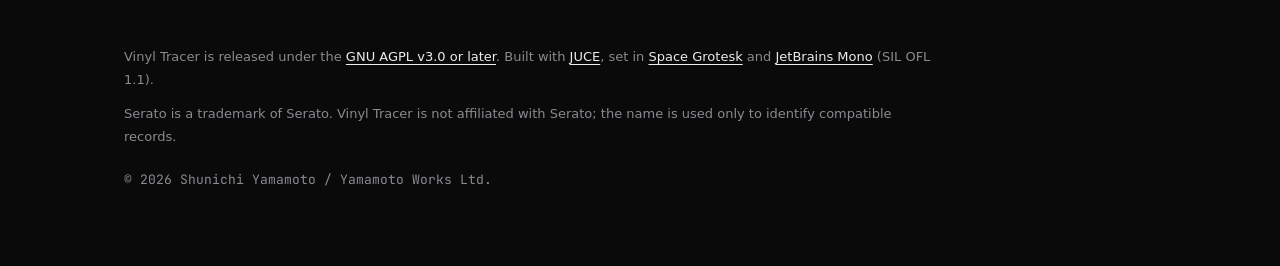
==== commit ca121f59: "紹介サイトのループ動画に YouTube へのリンクを付ける 動画全体をリンクにし、下に音声付きのフル版へのリンクを置く。どちらも別タブで開く。  Co-Authored-By: Claude Opu" ====
--- a/site/index.html
+++ b/site/index.html
@@ -60,11 +60,14 @@
 <section class="shot">
   <div class="wrap">
     <figure>
-      <video id="demo" autoplay muted loop playsinline preload="auto" poster="assets/demo-poster.jpg" aria-label="Scratching with Serato Control Vinyl while Vinyl Tracer follows the record in Ableton Live.">
-        <source src="assets/demo.webm" type="video/webm">
-        <source src="assets/demo.mp4" type="video/mp4">
-      </video>
+      <a class="video-link" href="https://youtu.be/oCWPfKQkWZ8" target="_blank" rel="noopener" aria-label="Watch the demo on YouTube (opens in a new tab)">
+        <video id="demo" autoplay muted loop playsinline preload="auto" poster="assets/demo-poster.jpg" aria-label="Scratching with Serato Control Vinyl while Vinyl Tracer follows the record in Ableton Live.">
+          <source src="assets/demo.webm" type="video/webm">
+          <source src="assets/demo.mp4" type="video/mp4">
+        </video>
+      </a>
     </figure>
+    <p class="shot-caption"><a href="https://youtu.be/oCWPfKQkWZ8" target="_blank" rel="noopener">Watch the full demo with sound on YouTube ↗</a></p>
   </div>
 </section>
 
--- a/site/style.css
+++ b/site/style.css
@@ -63,8 +63,11 @@
 .shot img, .shot video { display: block; width: 100%; height: auto; aspect-ratio: 16 / 9; border-radius: 10px; }
 .shot.ui-shot { padding: 0 0 88px; }
 .ui-shot img { aspect-ratio: auto; }
-.shot video { aspect-ratio: 1280 / 778; }
 .shot-caption { font-size: 13px; color: var(--dim); text-align: center; margin: 14px 0 0; }
+.video-link { display: block; border-radius: 10px; }
+.video-link video { transition: opacity .2s; }
+.video-link:hover video { opacity: .85; }
+.video-link:focus-visible { outline: 2px solid var(--accent); outline-offset: 4px; }
 
 /* Sections */
 .section { padding: 88px 0; }
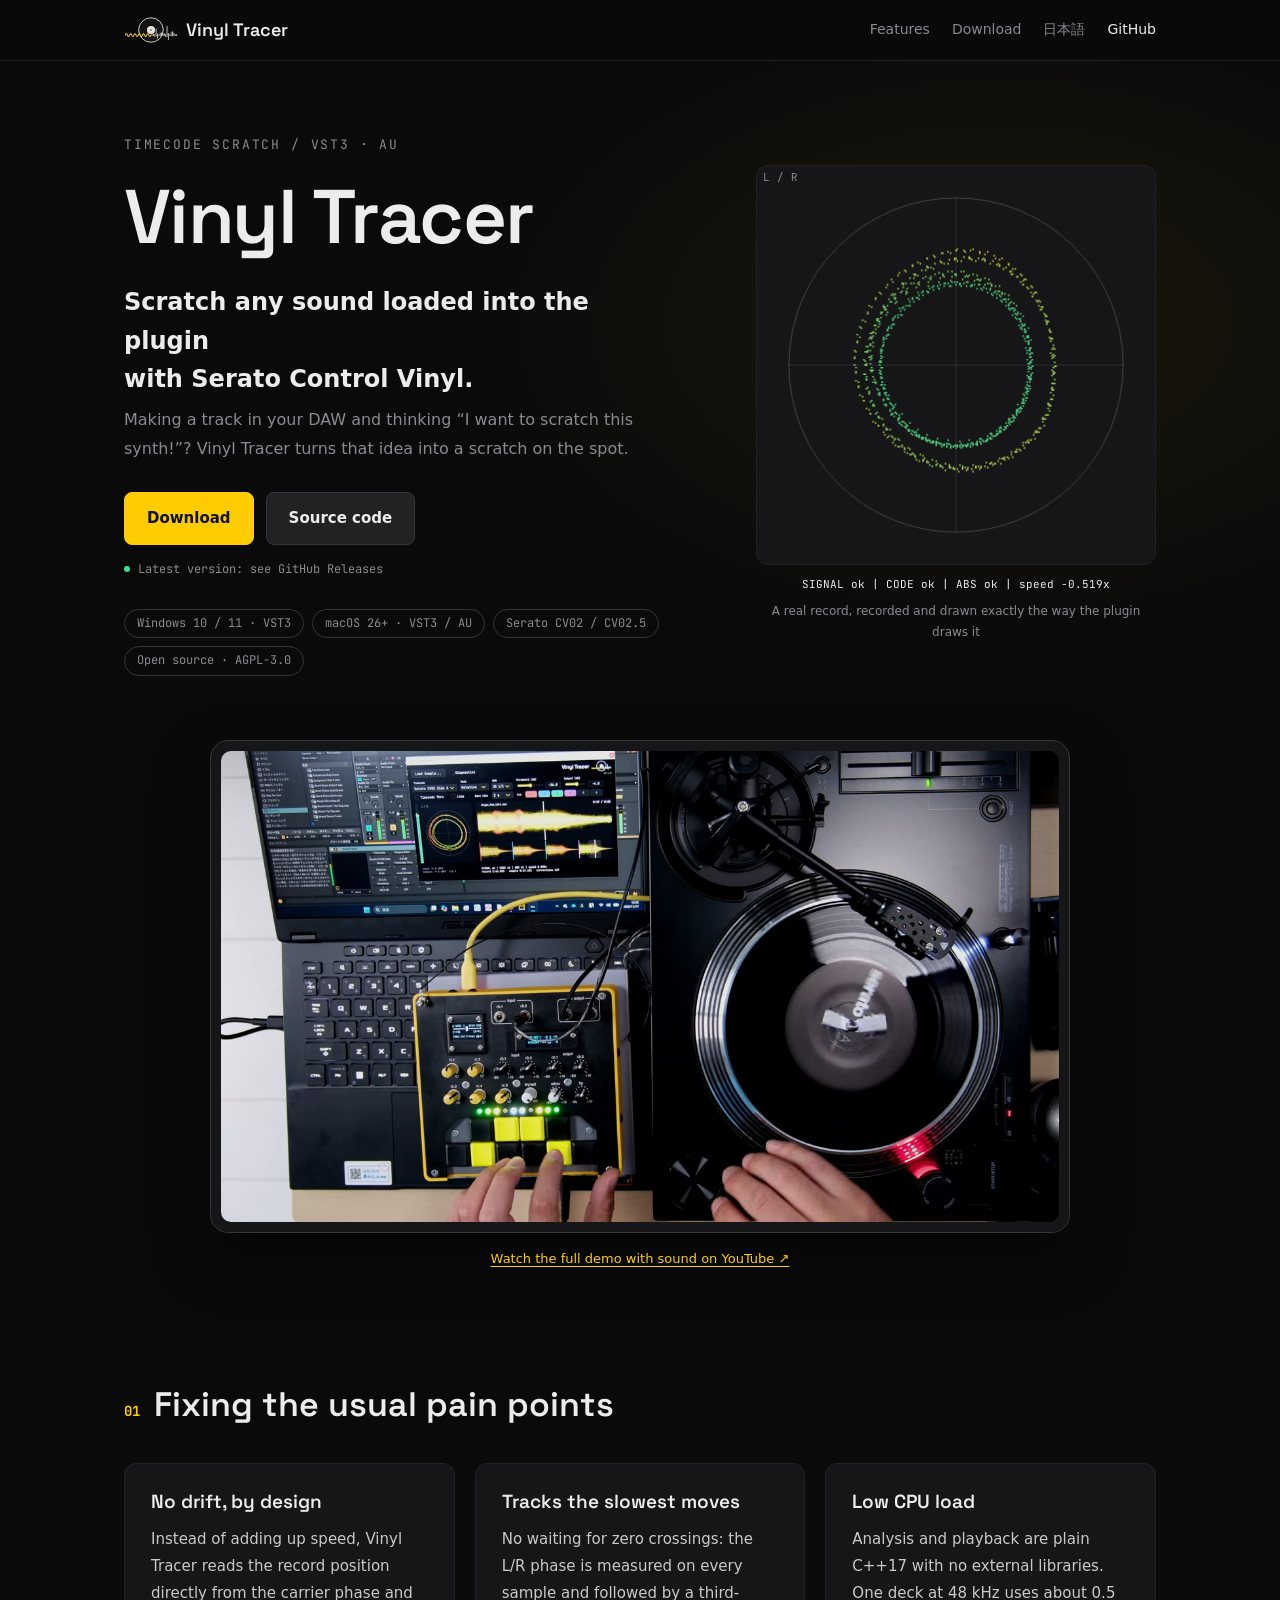
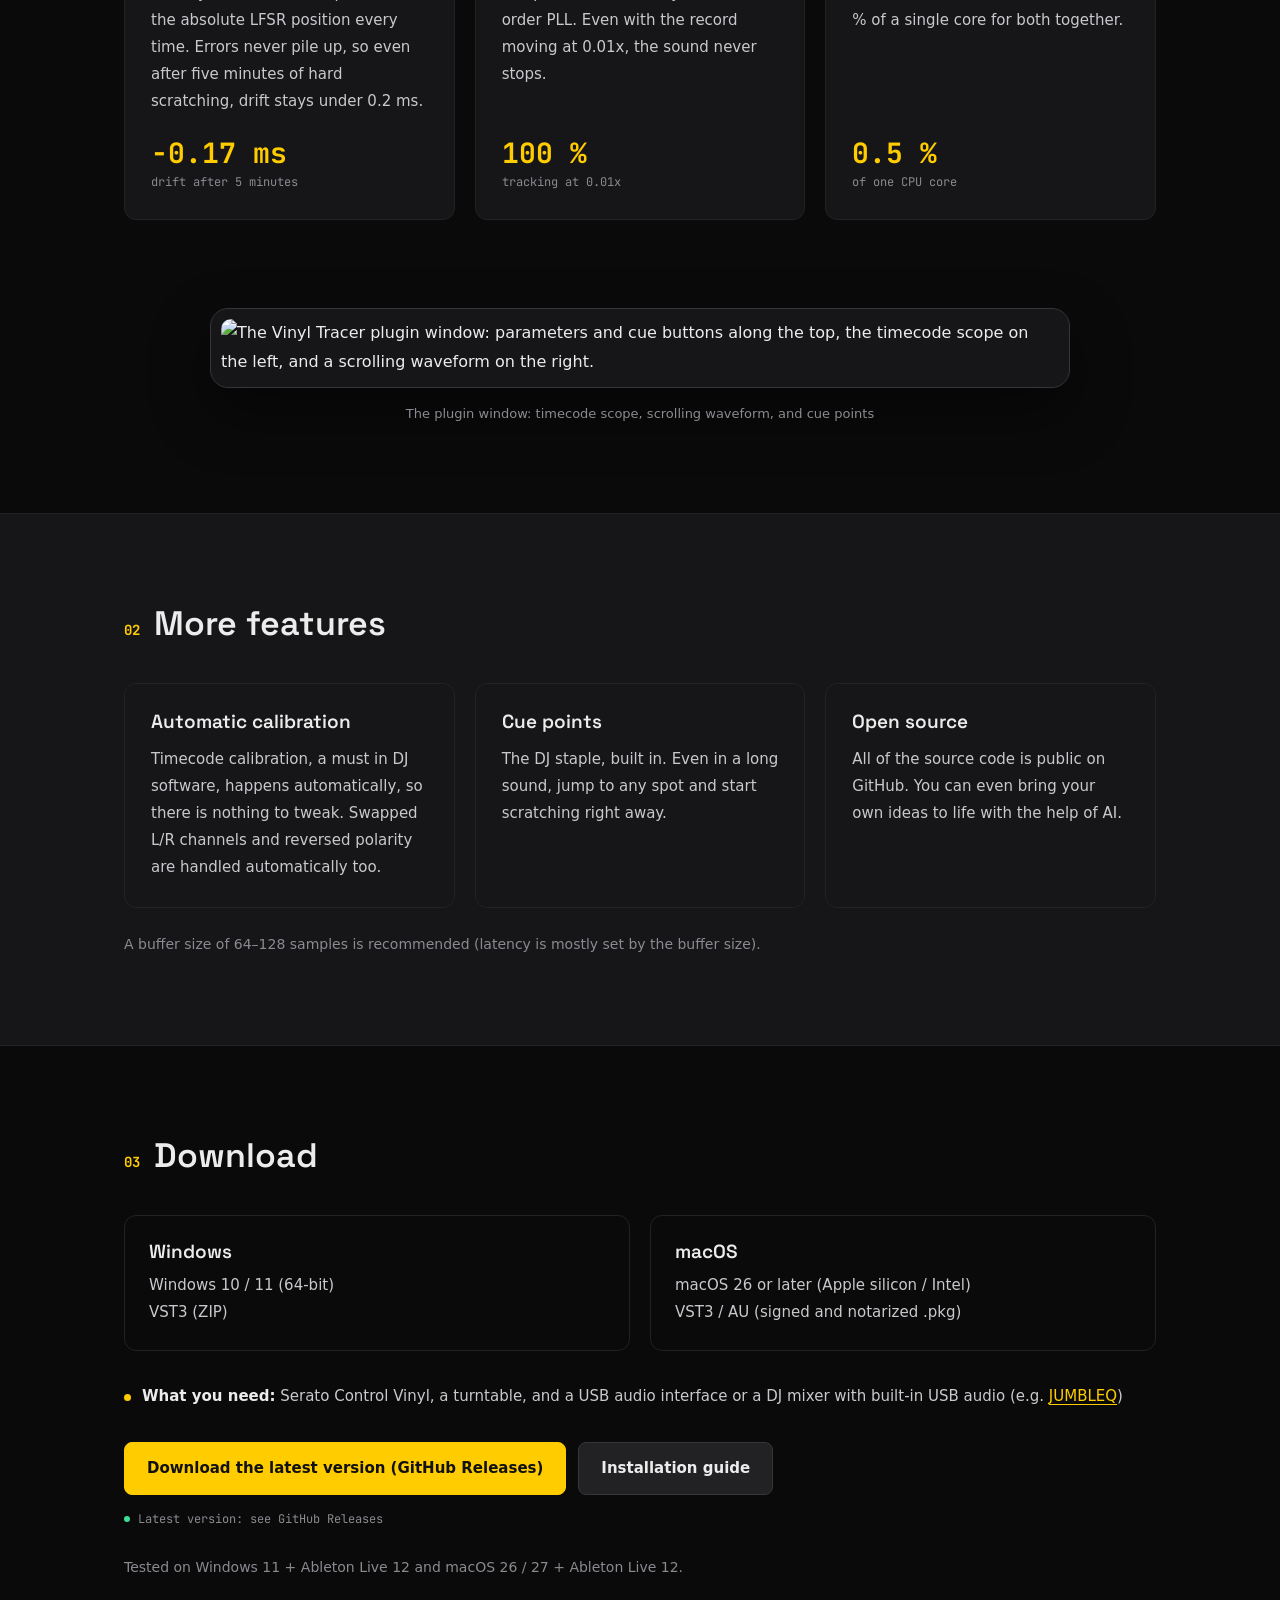
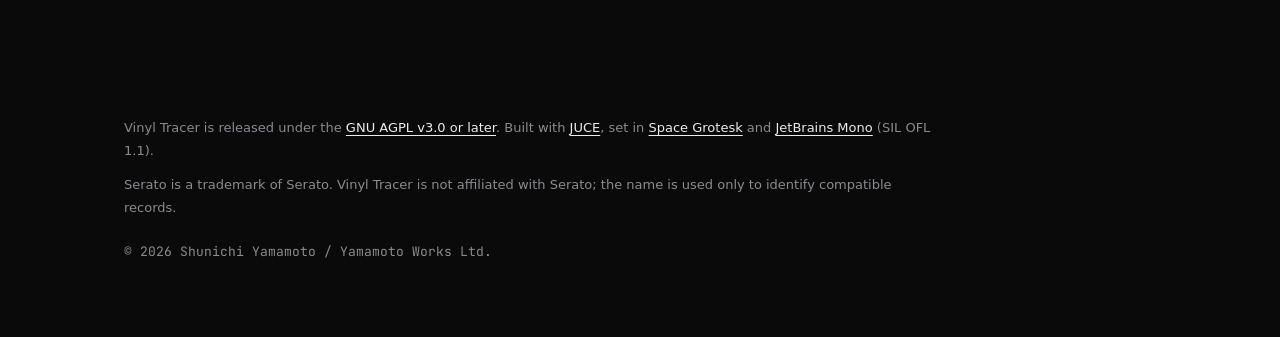
==== commit 1e36ac77: "紹介サイトに最新版のバージョンと公開日を表示する Pages のワークフローが公開前に GitHub Releases の最新版を取り、 tools/site_fill_release.py で英日の" ====
--- a/site/index.html
+++ b/site/index.html
@@ -42,6 +42,7 @@
         <a class="btn primary" href="https://github.com/yamamo2shun1/vinyl-tracer/releases/latest">Download</a>
         <a class="btn" href="https://github.com/yamamo2shun1/vinyl-tracer">Source code</a>
       </div>
+      <p class="release-line"><span class="release" data-release>Latest version: see GitHub Releases</span></p>
       <ul class="tags">
         <li>Windows 10 / 11 · VST3</li>
         <li>macOS 26+ · VST3 / AU</li>
@@ -142,6 +143,7 @@
       <a class="btn primary" href="https://github.com/yamamo2shun1/vinyl-tracer/releases/latest">Download the latest version (GitHub Releases)</a>
       <a class="btn" href="https://github.com/yamamo2shun1/vinyl-tracer/blob/main/INSTALL.md">Installation guide</a>
     </div>
+    <p class="release-line"><span class="release" data-release>Latest version: see GitHub Releases</span></p>
     <p class="note">Tested on Windows 11 + Ableton Live 12 and macOS 26 / 27 + Ableton Live 12.</p>
   </div>
 </section>
--- a/site/style.css
+++ b/site/style.css
@@ -45,6 +45,8 @@
 .lead { font-size: clamp(19px, 2.4vw, 24px); font-weight: 700; margin: 16px 0 8px; line-height: 1.6; }
 .sub { color: var(--dim); margin: 0 0 28px; }
 .cta { display: flex; flex-wrap: wrap; gap: 12px; }
+.release-line { position: relative; padding-left: 14px; margin: 14px 0 0; font-family: var(--mono); font-size: 12px; color: var(--dim); }
+.release-line::before { content: ""; position: absolute; left: 0; top: .6em; width: 6px; height: 6px; border-radius: 50%; background: var(--ok); }
 .btn { display: inline-block; padding: 12px 22px; border-radius: 8px; border: 1px solid var(--outline); background: var(--raised); color: var(--text); text-decoration: none; font-weight: 700; font-size: 15px; transition: border-color .15s, transform .15s; }
 .btn:hover { border-color: var(--dim); transform: translateY(-1px); }
 .btn.primary { background: var(--accent); border-color: var(--accent); color: #111; }
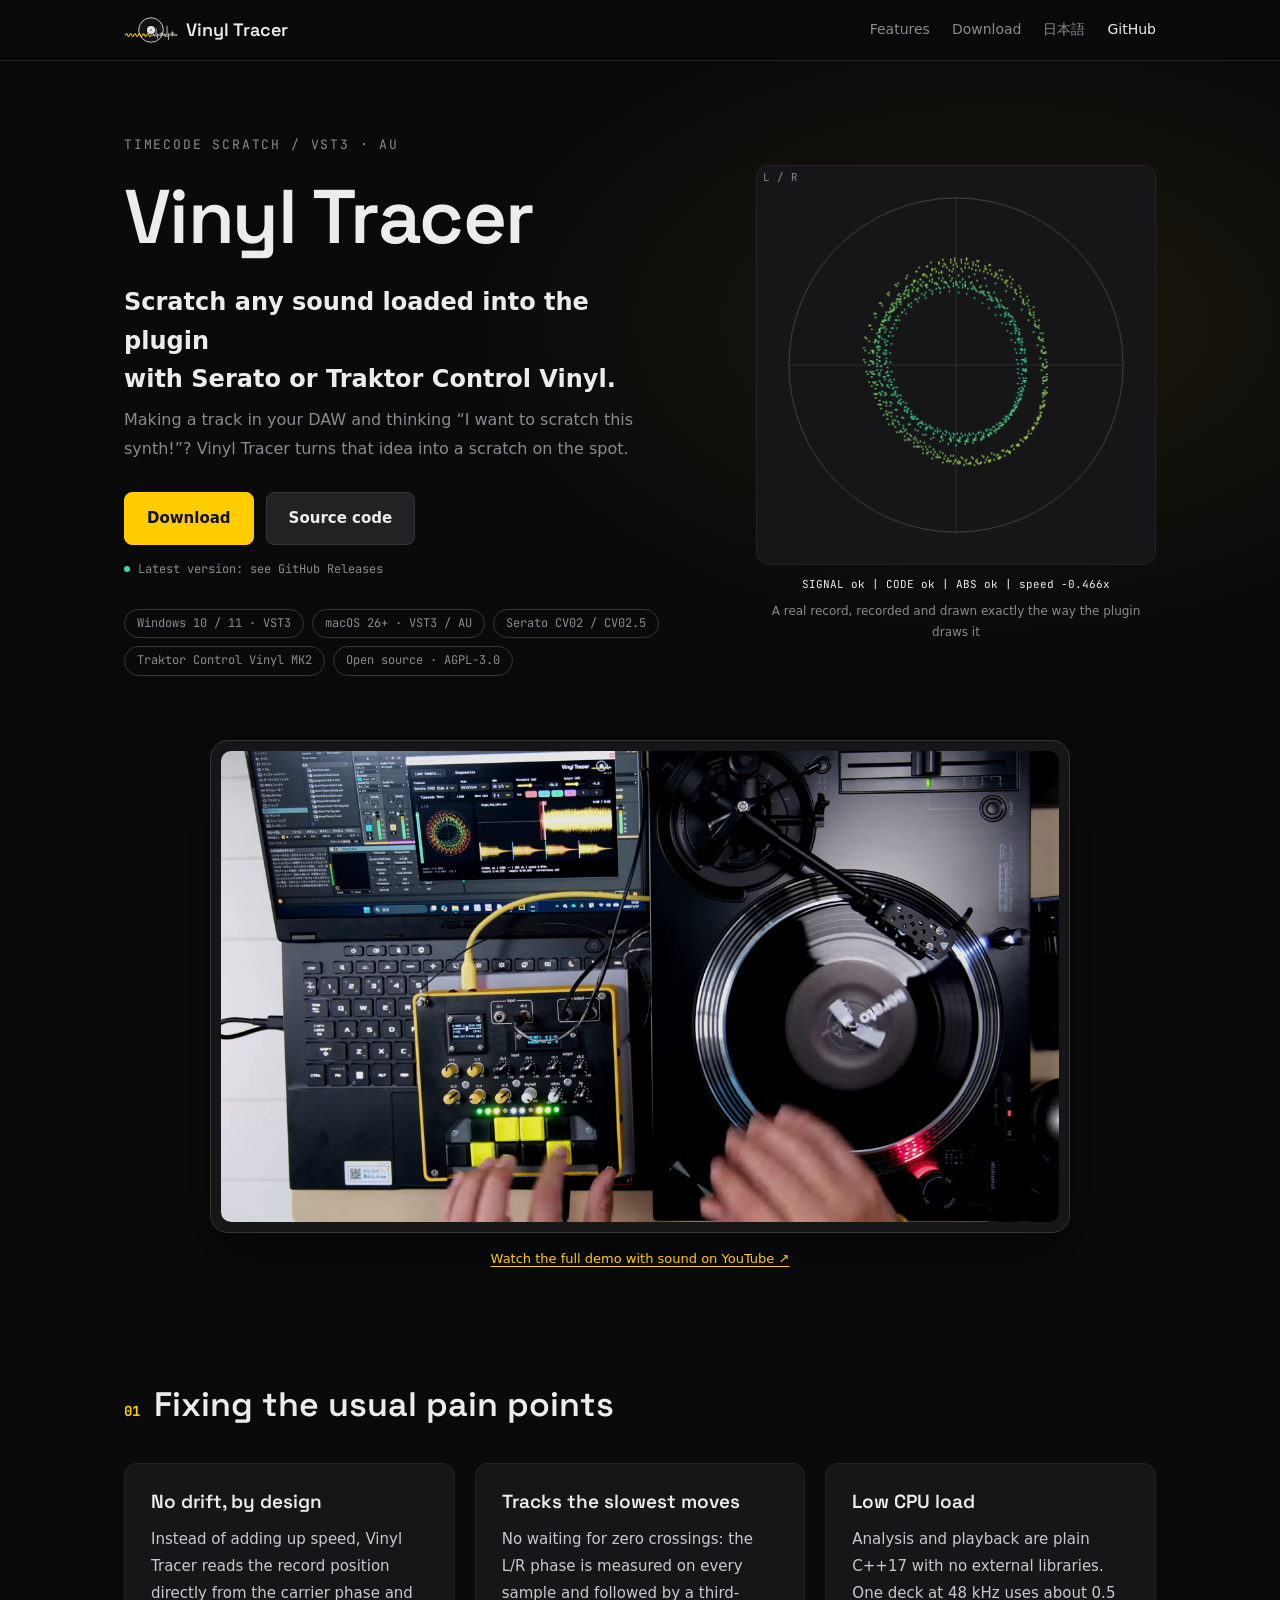
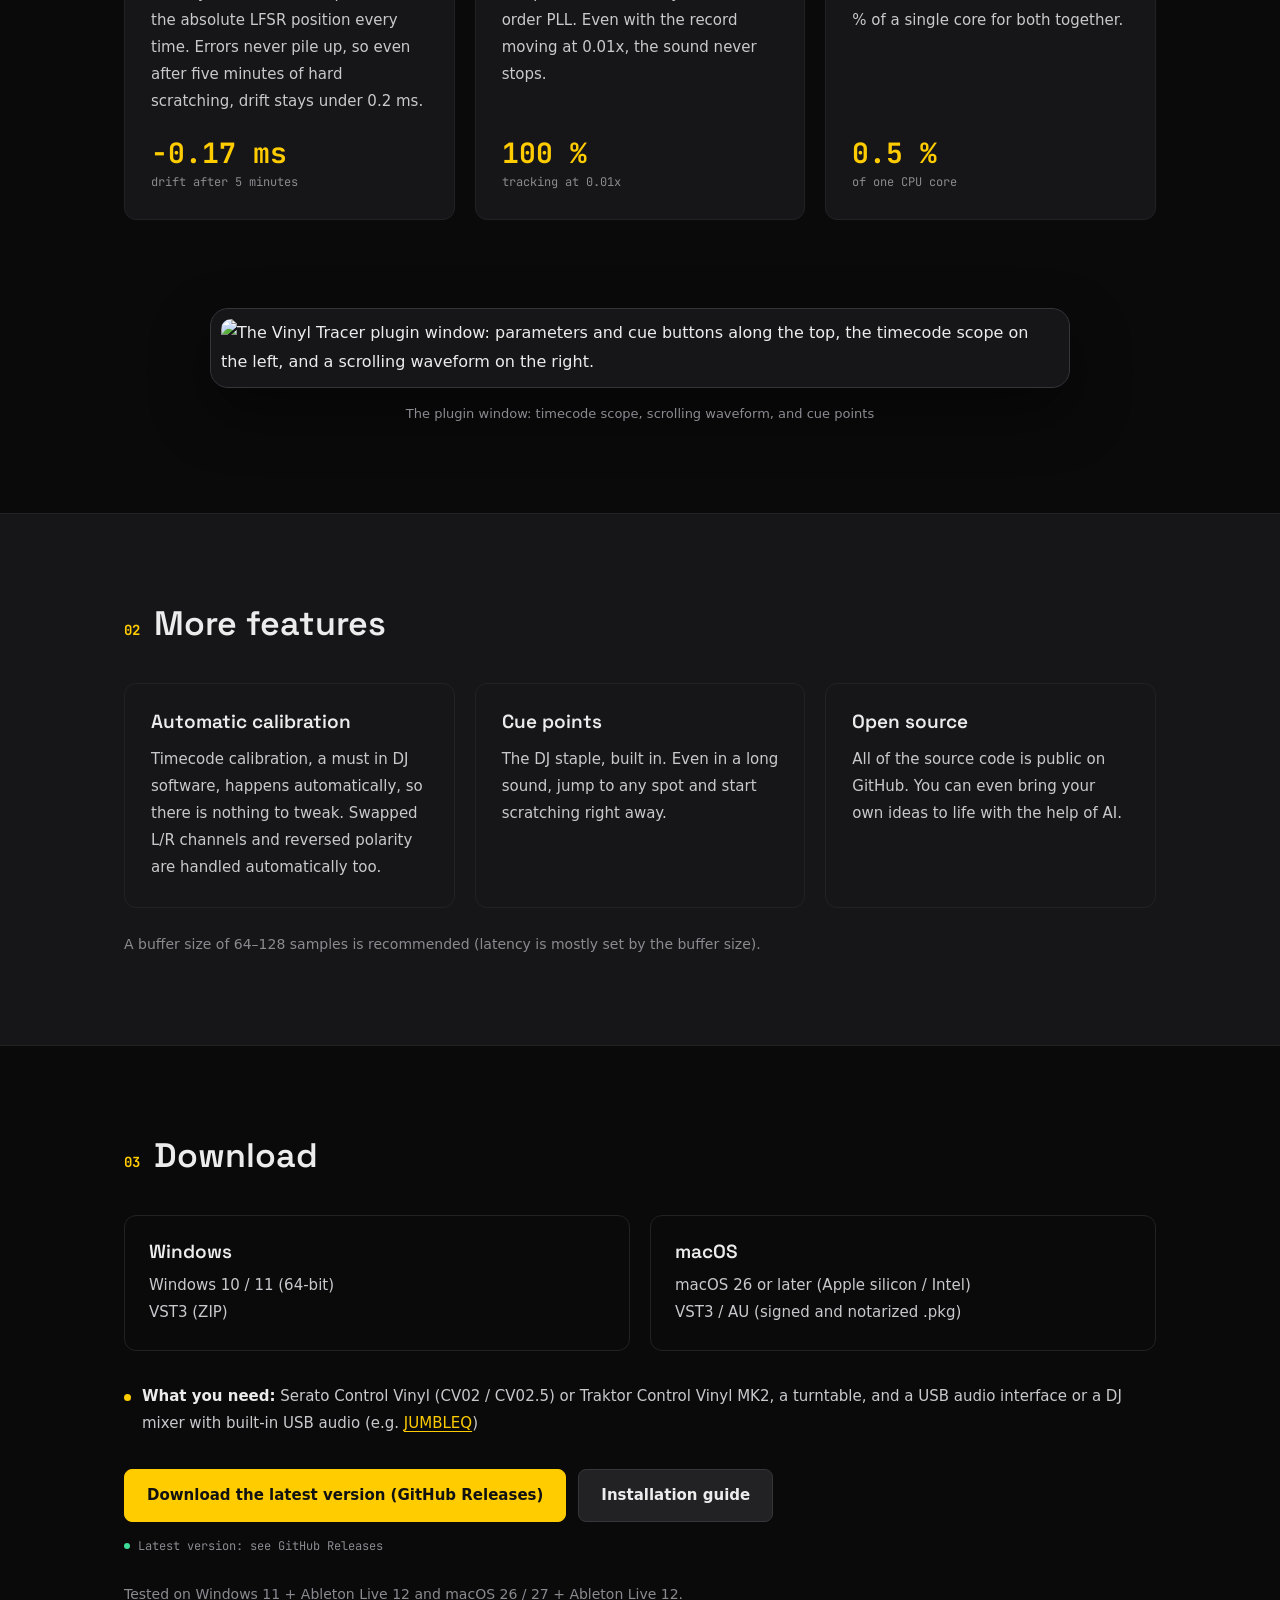
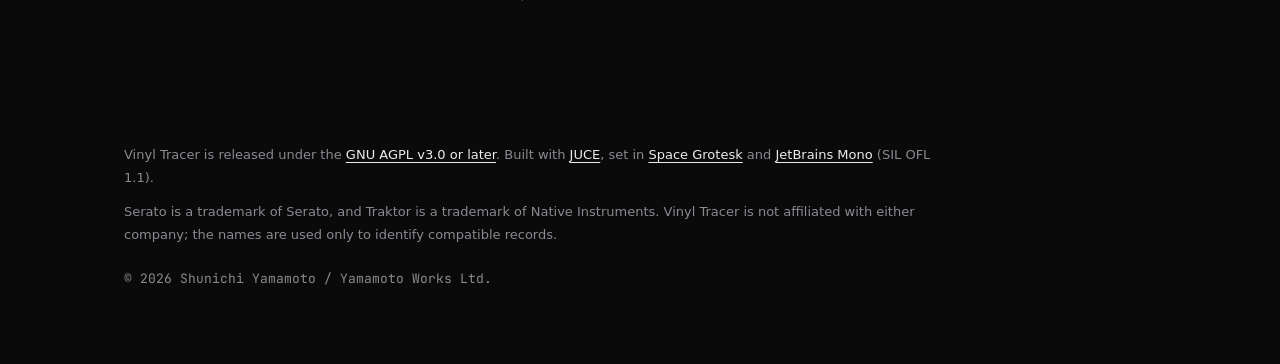
==== commit 11fe53d8: "サイトと README・INSTALL に Traktor Control Vinyl MK2 への対応を書く 見出し・タグ・必要な機材・商標の表記に Traktor を加える。 README には " ====
--- a/site/index.html
+++ b/site/index.html
@@ -4,9 +4,9 @@
 <meta charset="utf-8">
 <meta name="viewport" content="width=device-width, initial-scale=1">
 <title>Vinyl Tracer</title>
-<meta name="description" content="A VST3 / AU plugin for scratching any sound loaded into it with Serato Control Vinyl (CV02 / CV02.5).">
+<meta name="description" content="A VST3 / AU plugin for scratching any sound loaded into it with Serato Control Vinyl (CV02 / CV02.5) or Traktor Control Vinyl MK2.">
 <meta property="og:title" content="Vinyl Tracer">
-<meta property="og:description" content="Scratch any sound loaded into the plugin with Serato Control Vinyl. VST3 / AU for Windows and macOS.">
+<meta property="og:description" content="Scratch any sound loaded into the plugin with Serato or Traktor Control Vinyl. VST3 / AU for Windows and macOS.">
 <meta property="og:type" content="website">
 <meta name="theme-color" content="#0a0a0b">
 <link rel="icon" href="assets/vinyl-tracer-favicon.svg" type="image/svg+xml">
@@ -36,7 +36,7 @@
     <div class="hero-text">
       <p class="eyebrow">TIMECODE SCRATCH / VST3 · AU</p>
       <h1>Vinyl Tracer</h1>
-      <p class="lead">Scratch any sound loaded into the plugin<br class="sp-hide"> with Serato Control Vinyl.</p>
+      <p class="lead">Scratch any sound loaded into the plugin<br class="sp-hide"> with Serato or Traktor Control Vinyl.</p>
       <p class="sub">Making a track in your DAW and thinking “I want to scratch this synth!”? Vinyl Tracer turns that idea into a scratch on the spot.</p>
       <div class="cta">
         <a class="btn primary" href="https://github.com/yamamo2shun1/vinyl-tracer/releases/latest">Download</a>
@@ -47,6 +47,7 @@
         <li>Windows 10 / 11 · VST3</li>
         <li>macOS 26+ · VST3 / AU</li>
         <li>Serato CV02 / CV02.5</li>
+        <li>Traktor Control Vinyl MK2</li>
         <li>Open source · AGPL-3.0</li>
       </ul>
     </div>
@@ -138,7 +139,7 @@
         <p>macOS 26 or later (Apple silicon / Intel)<br>VST3 / AU (signed and notarized .pkg)</p>
       </div>
     </div>
-    <p class="req"><b>What you need:</b> Serato Control Vinyl, a turntable, and a USB audio interface or a DJ mixer with built-in USB audio (e.g. <a href="https://jumbleq.io/">JUMBLEQ</a>)</p>
+    <p class="req"><b>What you need:</b> Serato Control Vinyl (CV02 / CV02.5) or Traktor Control Vinyl MK2, a turntable, and a USB audio interface or a DJ mixer with built-in USB audio (e.g. <a href="https://jumbleq.io/">JUMBLEQ</a>)</p>
     <div class="cta">
       <a class="btn primary" href="https://github.com/yamamo2shun1/vinyl-tracer/releases/latest">Download the latest version (GitHub Releases)</a>
       <a class="btn" href="https://github.com/yamamo2shun1/vinyl-tracer/blob/main/INSTALL.md">Installation guide</a>
@@ -153,7 +154,7 @@
 <footer class="footer">
   <div class="wrap">
     <p>Vinyl Tracer is released under the <a href="https://github.com/yamamo2shun1/vinyl-tracer/blob/main/LICENSE.md">GNU AGPL v3.0 or later</a>. Built with <a href="https://juce.com/">JUCE</a>, set in <a href="https://github.com/floriankarsten/space-grotesk">Space Grotesk</a> and <a href="https://github.com/JetBrains/JetBrainsMono">JetBrains Mono</a> (SIL OFL 1.1).</p>
-    <p>Serato is a trademark of Serato. Vinyl Tracer is not affiliated with Serato; the name is used only to identify compatible records.</p>
+    <p>Serato is a trademark of Serato, and Traktor is a trademark of Native Instruments. Vinyl Tracer is not affiliated with either company; the names are used only to identify compatible records.</p>
     <p class="copy">© 2026 Shunichi Yamamoto / Yamamoto Works Ltd.</p>
   </div>
 </footer>
